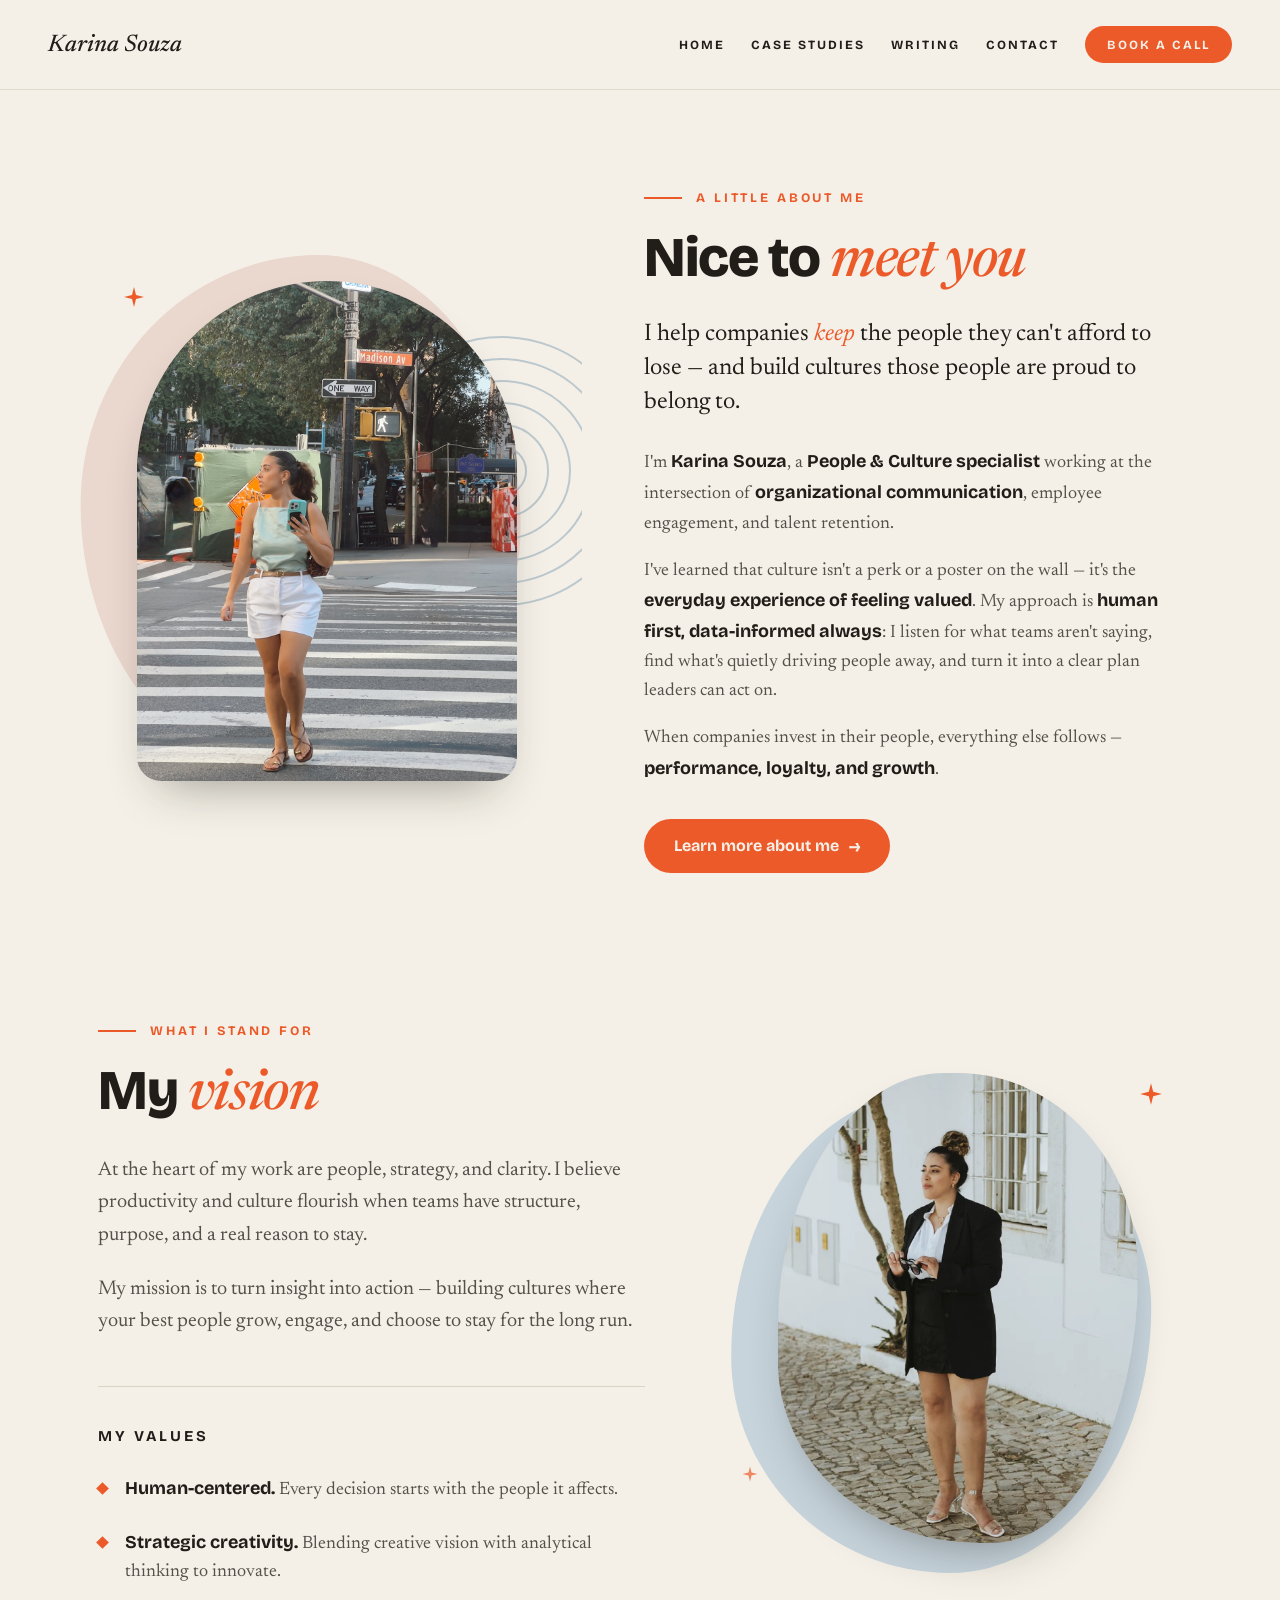
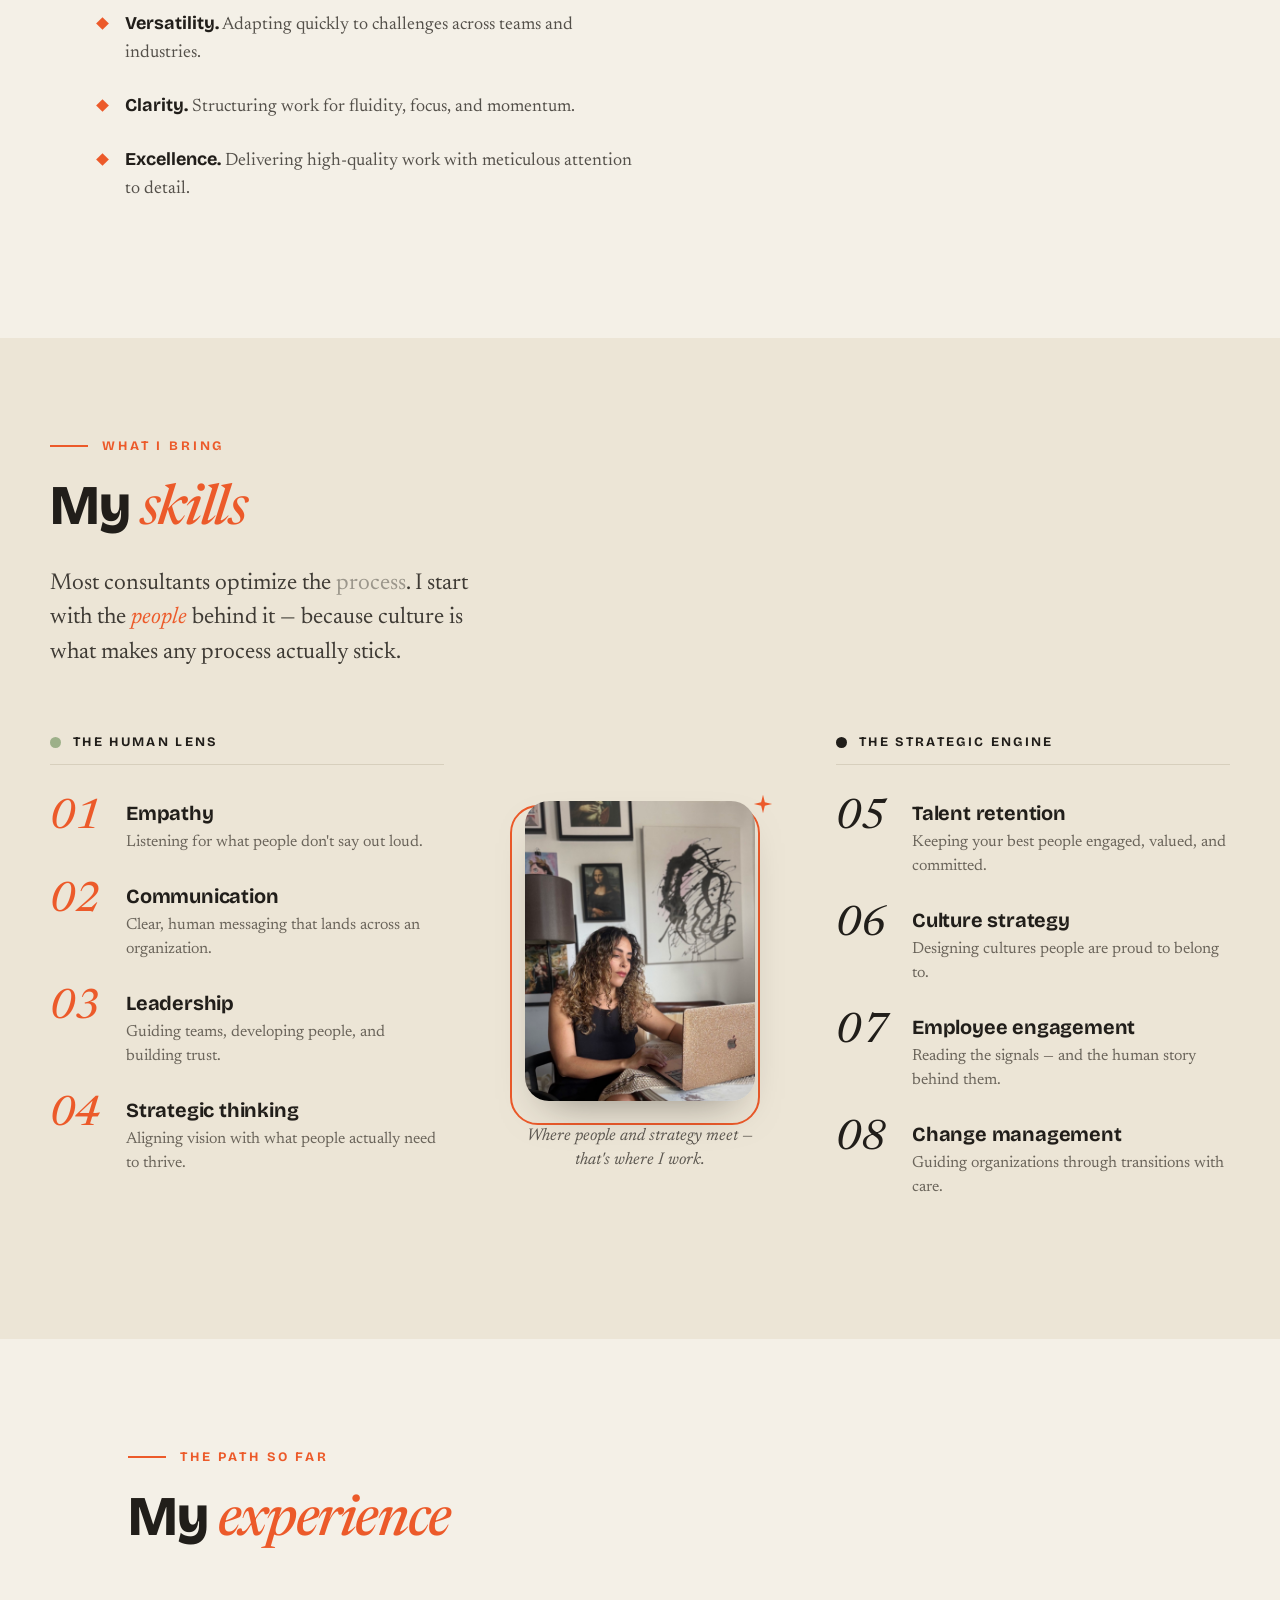
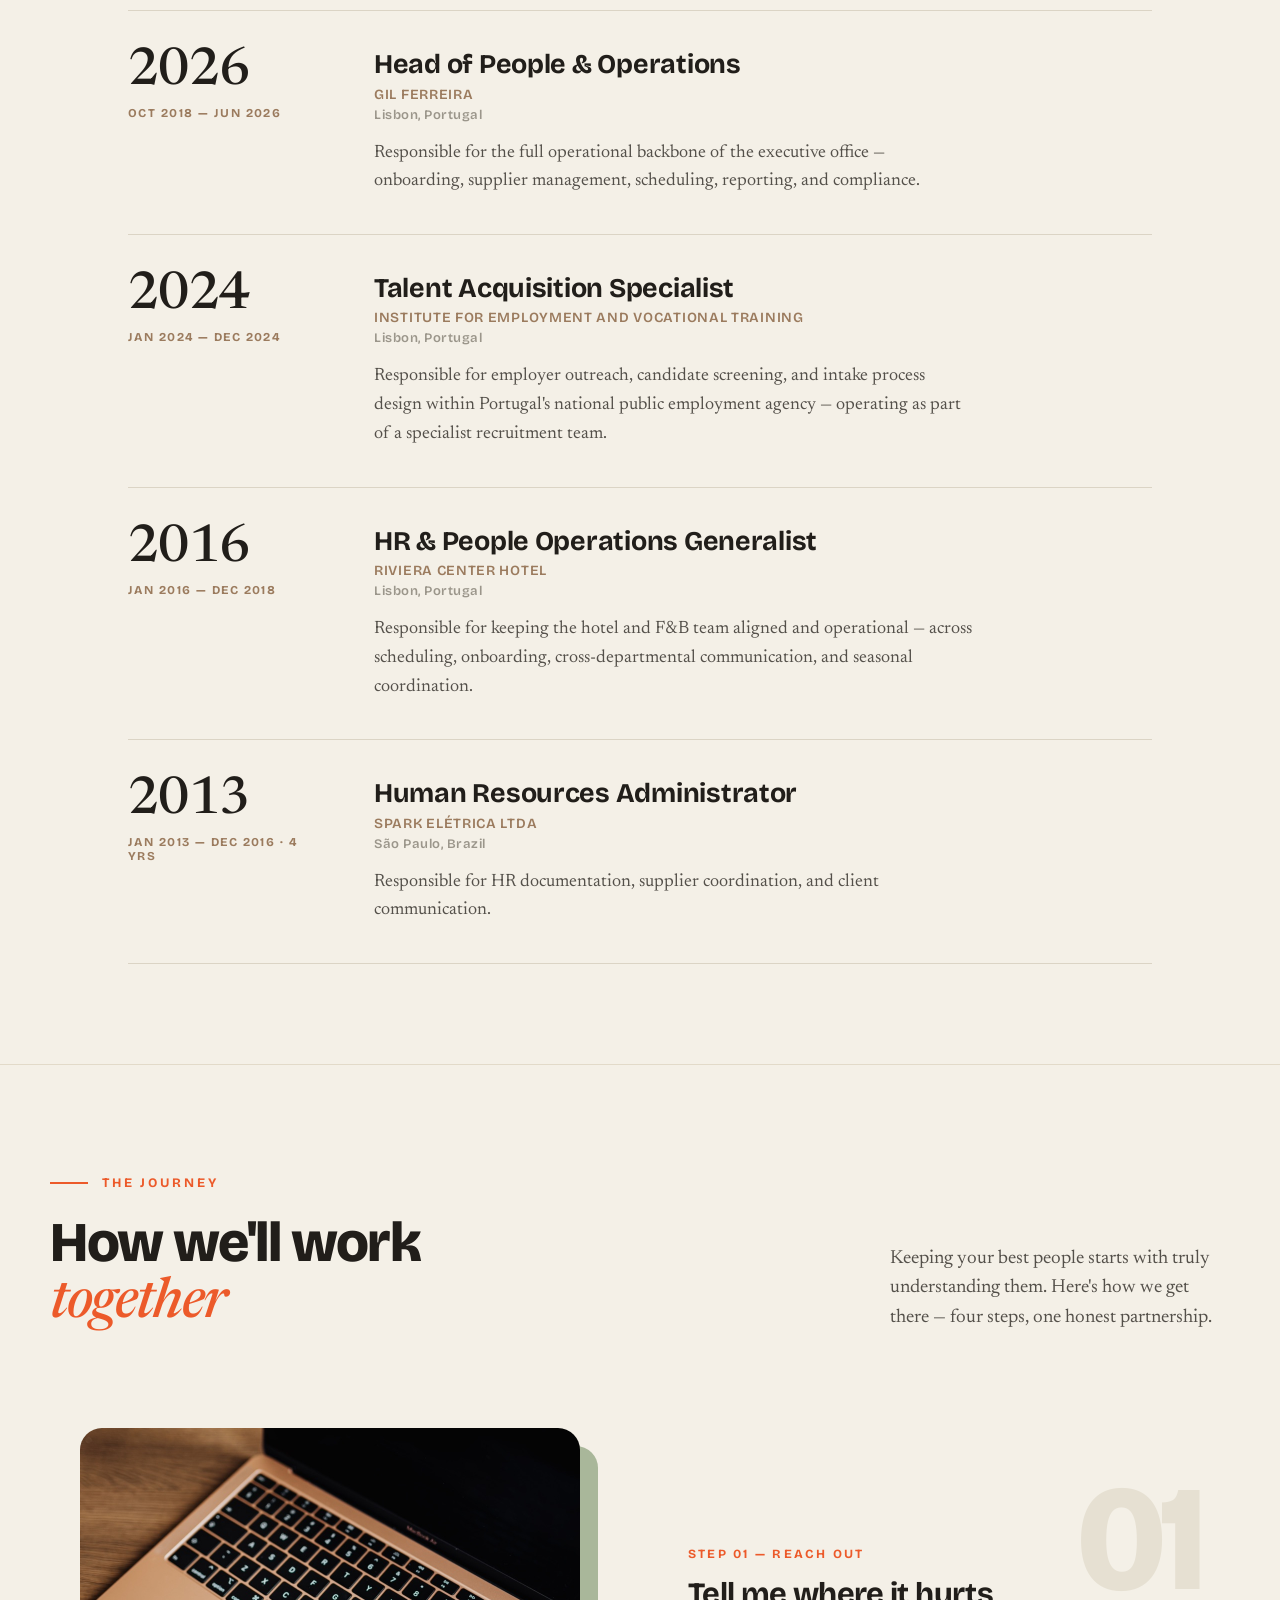
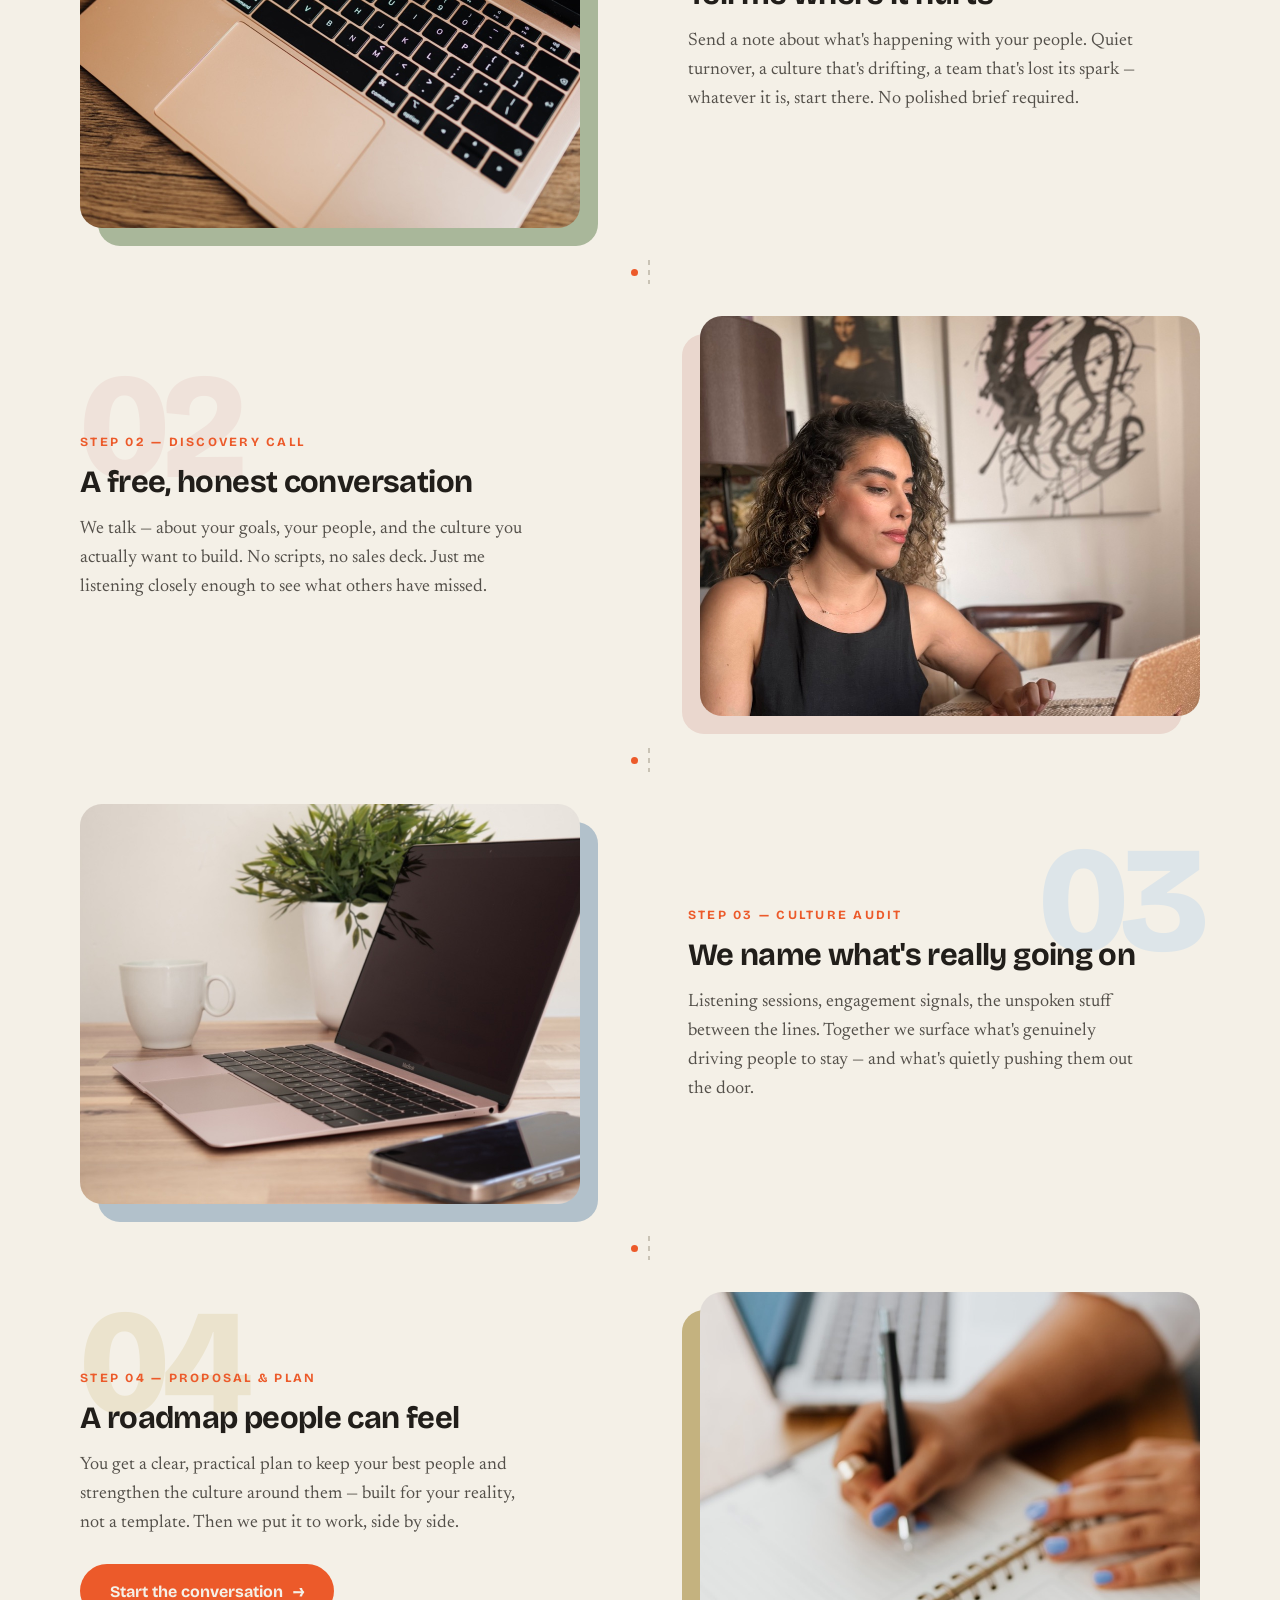
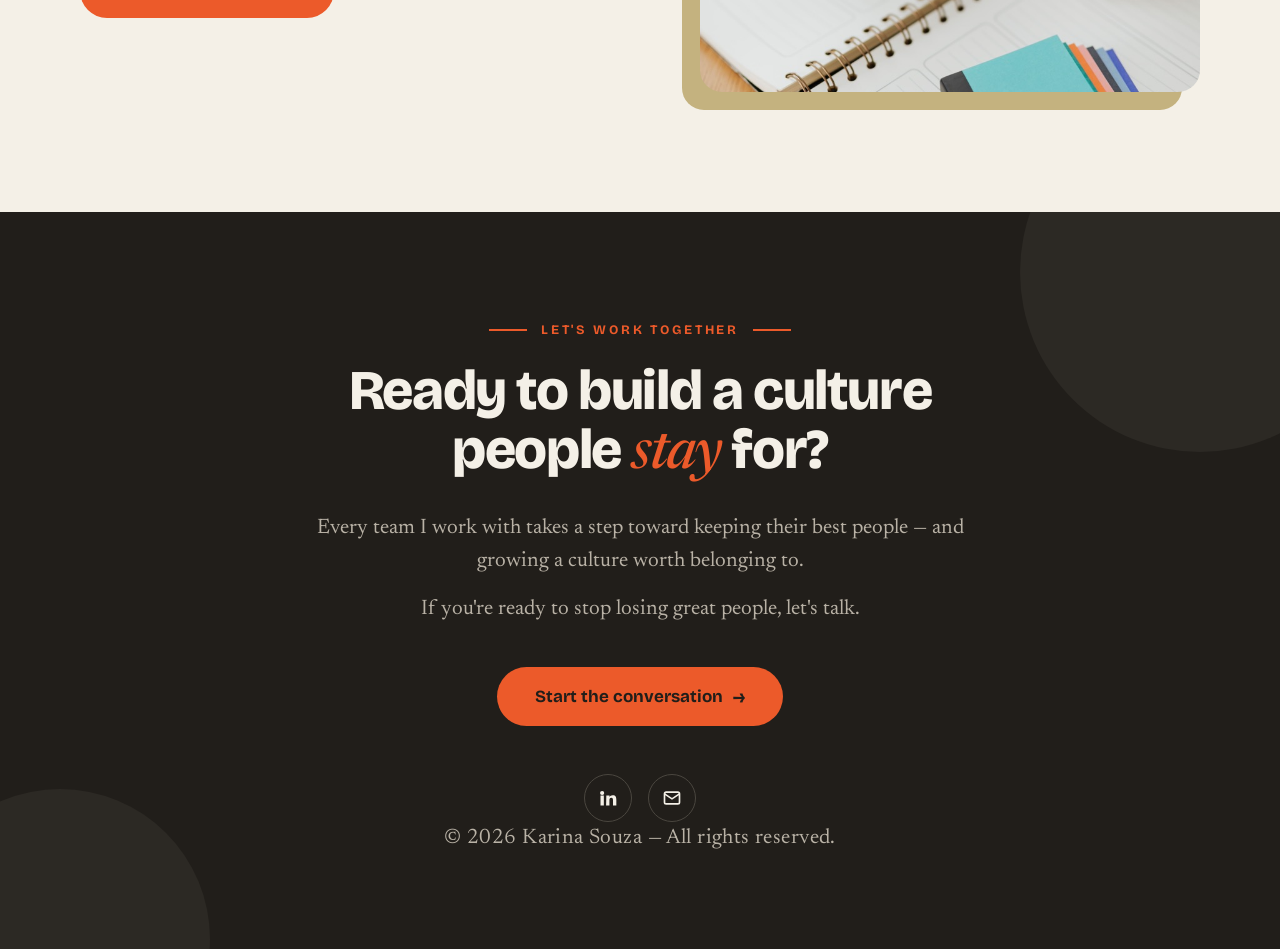
==== about.html @ 20be0607 "Journey step 02: standard rounded frame (no circle); hero: add Hey there greeting" ====
<!DOCTYPE html>
<html lang="en">
<head>
<meta charset="UTF-8">
<meta name="viewport" content="width=device-width, initial-scale=1.0">
<title>About Karina Souza · People &amp; Culture specialist</title>
<meta name="description" content="Meet Karina Souza, a People &amp; Culture specialist helping companies keep the people they can't afford to lose. Vision, skills, experience, and how we'll work together.">
<link rel="preconnect" href="https://fonts.googleapis.com">
<link rel="preconnect" href="https://fonts.gstatic.com" crossorigin>
<link href="https://fonts.googleapis.com/css2?family=Bricolage+Grotesque:opsz,wght@12..96,500;12..96,600;12..96,700;12..96,800&family=Newsreader:ital,opsz,wght@0,6..72,400;0,6..72,500;1,6..72,400;1,6..72,500&display=swap" rel="stylesheet">
<style>
  *,*::before,*::after{box-sizing:border-box;margin:0;padding:0}
  html{scroll-behavior:smooth}
  body{background:#F4F0E7;color:#211E1A;font-family:'Bricolage Grotesque',sans-serif;-webkit-font-smoothing:antialiased;overflow-x:hidden}
  ::selection{background:#EC5A2A;color:#F4F0E7}
  img{display:block}

  /* nav */
  .top{display:flex;justify-content:space-between;align-items:center;padding:26px 48px;border-bottom:1px solid #E2DAC9;position:sticky;top:0;background:rgba(244,240,231,0.9);backdrop-filter:blur(10px);z-index:10}
  .top-logo{font-family:'Newsreader',serif;font-style:italic;font-size:24px;font-weight:500;color:#211E1A;text-decoration:none}
  .top-links{display:flex;align-items:center;gap:26px}
  .top-links a{font-size:12.5px;font-weight:700;letter-spacing:0.16em;text-transform:uppercase;color:#211E1A;text-decoration:none;transition:color .15s}
  .top-links a:hover{color:#EC5A2A}
  .top-links a.cta{background:#EC5A2A;color:#F4F0E7;padding:11px 22px;border-radius:100px}
  .top-links a.cta:hover{background:#D44E22;color:#F4F0E7}

  /* shared */
  .eyebrow{display:flex;align-items:center;gap:14px;margin-bottom:24px}
  .eyebrow .ln{width:38px;height:2px;background:#EC5A2A;display:block}
  .eyebrow .tx{font-size:13px;font-weight:700;letter-spacing:0.22em;text-transform:uppercase;color:#EC5A2A}
  .h2{font-size:56px;line-height:1.0;font-weight:800;letter-spacing:-0.025em}
  .h2 em{color:#EC5A2A;font-style:italic;font-family:'Newsreader',serif;font-weight:500}
  .serif{font-family:'Newsreader',serif;color:#54504A;line-height:1.62}
  .serif strong{font-family:'Bricolage Grotesque',sans-serif;font-weight:700;color:#211E1A}
  .btn{display:inline-flex;align-items:center;gap:10px;background:#EC5A2A;color:#F4F0E7;font-weight:700;font-size:16px;padding:16px 30px;border-radius:100px;text-decoration:none;transition:background .2s}
  .btn:hover{background:#D44E22}

  /* intro */
  .intro{max-width:1180px;margin:0 auto;padding:100px 48px 30px}
  .intro-grid{display:grid;grid-template-columns:0.92fr 1.08fr;gap:88px;align-items:center}
  .intro-photo{position:relative;display:flex;justify-content:center;min-height:540px;align-items:center}
  .intro-blob{position:absolute;top:-6px;left:50%;transform:translateX(-56%);width:440px;height:520px;background:#EAD7CE;border-radius:54% 46% 52% 48% / 48% 52% 48% 52%}
  .intro-arch{position:relative;z-index:1;width:380px;height:500px;border-radius:190px 190px 24px 24px;overflow:hidden;box-shadow:0 24px 50px -24px rgba(33,30,26,0.45)}
  .intro-arch img{width:100%;height:100%;object-fit:cover;object-position:50% 28%}
  .intro-lede{font-family:'Newsreader',serif;font-size:24px;line-height:1.42;color:#211E1A;margin-bottom:28px;max-width:40ch}
  .intro-lede em{color:#EC5A2A;font-style:italic}
  .intro p.serif{font-size:18px;margin-bottom:18px;max-width:52ch}

  /* vision */
  .vision{max-width:1180px;margin:0 auto;padding:120px 48px 110px}
  .vision-grid{display:grid;grid-template-columns:1.1fr 0.9fr;gap:90px;align-items:start}
  .vision p.serif{font-size:20px;margin-bottom:22px;max-width:52ch}
  .divider{height:1px;background:#DBD4C5;margin:48px 0 40px}
  .values-title{font-size:15px;font-weight:700;letter-spacing:0.2em;text-transform:uppercase;color:#211E1A;margin-bottom:30px}
  .value{display:flex;gap:18px;align-items:flex-start;margin-bottom:24px}
  .value .dm{flex:none;width:9px;height:9px;background:#EC5A2A;transform:rotate(45deg);margin-top:9px}
  .value p{font-family:'Newsreader',serif;font-size:18px;line-height:1.55;color:#54504A}
  .value strong{font-family:'Bricolage Grotesque',sans-serif;font-weight:700;color:#211E1A}
  .vision-photo{position:relative;display:flex;justify-content:center;padding-top:10px}
  .vision-blob{position:absolute;top:30px;left:50%;transform:translateX(-54%);width:420px;height:480px;background:#C7D4DC;border-radius:46% 54% 48% 52% / 55% 45% 55% 45%}
  .vision-organic{position:relative;z-index:1;width:360px;height:470px;border-radius:48% 52% 42% 58% / 56% 44% 60% 40%;overflow:hidden;box-shadow:0 24px 50px -24px rgba(33,30,26,0.45)}
  .vision-organic img{width:100%;height:100%;object-fit:cover;object-position:50% 30%}

  /* skills */
  .skills{background:#ECE5D6;padding:100px 48px 110px}
  .skills-in{max-width:1180px;margin:0 auto}
  .skills-lede{font-family:'Newsreader',serif;font-size:23px;line-height:1.5;color:#3F3B35;max-width:34ch;margin:28px 0 64px}
  .skills-lede .mut{color:#9B968B}
  .skills-lede em{font-style:italic;color:#EC5A2A}
  .skills-grid{display:grid;grid-template-columns:1fr auto 1fr;gap:56px;align-items:start}
  .axis-head{display:flex;align-items:center;gap:12px;margin-bottom:14px}
  .axis-dot{width:11px;height:11px;border-radius:50%}
  .axis-name{font-size:13px;font-weight:700;letter-spacing:0.18em;text-transform:uppercase;color:#211E1A}
  .axis-line{height:1px;background:#D7CFBD;margin-bottom:36px}
  .skill{display:grid;grid-template-columns:56px 1fr;gap:20px;align-items:start;margin-bottom:30px}
  .skill-num{font-family:'Newsreader',serif;font-style:italic;font-size:42px;font-weight:500;line-height:0.85}
  .skill h4{font-size:20px;font-weight:700;letter-spacing:-0.01em;margin-bottom:5px}
  .skill p{font-family:'Newsreader',serif;font-size:16px;line-height:1.5;color:#6B655B}
  .skills-center{position:relative;display:flex;flex-direction:column;align-items:center;width:280px;align-self:center}
  .skills-frame{position:absolute;top:14px;left:50%;transform:translateX(-52%);width:250px;height:320px;border-radius:28px;border:2px solid #EC5A2A}
  .skills-photo{position:relative;z-index:1;width:230px;height:300px;margin-top:10px;border-radius:24px;overflow:hidden;box-shadow:0 20px 44px -22px rgba(33,30,26,0.5)}
  .skills-photo img{width:100%;height:100%;object-fit:cover;object-position:50% 28%}
  .skills-caption{position:relative;z-index:1;font-family:'Newsreader',serif;font-style:italic;font-size:17px;line-height:1.4;color:#5C5750;text-align:center;margin-top:24px;max-width:24ch}

  /* experience */
  .exp{max-width:1120px;margin:0 auto;padding:110px 48px 100px}
  .exp-row{display:grid;grid-template-columns:190px 1fr;gap:56px;padding:38px 0;border-top:1px solid #DBD4C5}
  .exp-row:last-child{border-bottom:1px solid #DBD4C5}
  .exp-year{font-family:'Newsreader',serif;font-size:52px;font-weight:500;line-height:0.9;letter-spacing:-0.01em}
  .exp-dates{font-size:12px;font-weight:700;letter-spacing:0.12em;text-transform:uppercase;color:#9B7B5E;margin-top:10px}
  .exp-role{font-size:27px;font-weight:700;letter-spacing:-0.01em;margin-bottom:6px;line-height:1.12}
  .exp-org{font-size:14px;font-weight:600;letter-spacing:0.05em;text-transform:uppercase;color:#9B7B5E;margin-bottom:4px}
  .exp-loc{font-size:13px;font-weight:600;letter-spacing:0.04em;color:#9B968B;margin-bottom:16px}
  .exp-desc{font-family:'Newsreader',serif;font-size:18px;line-height:1.6;color:#54504A;max-width:60ch}

  /* journey */
  .journey{background:#F4F0E7;padding:110px 48px 120px;overflow:hidden;border-top:1px solid #E2DAC9}
  .jr-head{max-width:1180px;margin:0 auto 96px;display:grid;grid-template-columns:1fr auto;gap:44px;align-items:end}
  .jr-lede{font-family:'Newsreader',serif;font-size:19px;line-height:1.55;color:#54504A;max-width:34ch}
  .jr-wrap{max-width:1120px;margin:0 auto;display:flex;flex-direction:column}
  .jr-step{display:grid;grid-template-columns:1.05fr 1fr;gap:70px;align-items:center}
  .jr-visual{position:relative;width:100%;max-width:500px;justify-self:start}
  .jr-visual--right{justify-self:end}
  .jr-visual--circle{max-width:420px}
  .jr-shadow{position:absolute;inset:18px -18px -18px 18px;border-radius:22px}
  .jr-shadow--r{inset:18px 18px -18px -18px}
  .jr-shadow--circle{border-radius:50%}
  .jr-img{position:relative;display:block;width:100%;height:400px;object-fit:cover;border-radius:22px}
  .jr-img--circle{height:auto;aspect-ratio:1/1;border-radius:50%}
  .jr-copy{position:relative;padding:6px 0}
  .jr-num{position:absolute;top:-72px;font-size:150px;font-weight:800;line-height:1;letter-spacing:-0.04em;user-select:none;z-index:0}
  .jr-num--r{right:0}
  .jr-num--l{left:0}
  .jr-kicker{display:inline-block;font-size:12.5px;font-weight:700;letter-spacing:0.18em;text-transform:uppercase;color:#EC5A2A;margin-bottom:16px;position:relative;z-index:1}
  .jr-h3{font-size:31px;font-weight:700;letter-spacing:-0.02em;margin-bottom:16px;line-height:1.1;position:relative;z-index:1}
  .jr-p{font-family:'Newsreader',serif;font-size:18px;line-height:1.62;color:#54504A;max-width:46ch;position:relative;z-index:1}
  .jr-cta{margin-top:26px;position:relative;z-index:1}
  .jr-connector{display:flex;justify-content:center;align-items:center;gap:10px;height:36px;margin:26px 0}
  .jr-dot{width:7px;height:7px;border-radius:50%;background:#EC5A2A}
  .jr-dash{width:2px;height:24px;background:repeating-linear-gradient(#C9C3B5 0 5px,transparent 5px 10px)}

  /* final cta */
  .final{background:#211E1A;color:#F4F0E7;padding:110px 48px 80px;position:relative;overflow:hidden}
  .final-circle{position:absolute;border-radius:50%;background:#2C2924}
  .final-in{max-width:840px;margin:0 auto;text-align:center;position:relative;z-index:1}
  .final .eyebrow{justify-content:center}
  .final-h2{font-size:56px;line-height:1.04;font-weight:800;letter-spacing:-0.025em;margin-bottom:28px}
  .final-h2 em{color:#EC5A2A;font-style:italic;font-family:'Newsreader',serif;font-weight:500}
  .final p{font-family:'Newsreader',serif;font-size:21px;line-height:1.6;color:#B9B2A6;max-width:60ch;margin:0 auto 14px}
  .final .btn{color:#211E1A;font-size:17px;padding:18px 38px;margin-top:26px}
  .final .btn:hover{background:#F4F0E7}
  .social{display:flex;justify-content:center;gap:16px;margin-top:48px}
  .social a{width:48px;height:48px;border-radius:50%;border:1.5px solid #4A463F;display:flex;align-items:center;justify-content:center;text-decoration:none;transition:border-color .2s,background .2s}
  .social a:hover{border-color:#EC5A2A;background:#EC5A2A}
  .final-note{font-size:13px;color:#6E6A61;margin-top:46px;letter-spacing:0.02em}

  @media(max-width:900px){
    .top{padding:20px 24px}
    .top-links{gap:16px}
    .top-links a:not(.cta){display:none}
    .intro{padding:56px 24px 20px}
    .intro-grid{grid-template-columns:1fr;gap:48px}
    .intro-photo{min-height:0}
    .intro-blob{width:320px;height:400px}
    .intro-arch{width:290px;height:390px}
    .h2{font-size:38px}
    .vision{padding:70px 24px 60px}
    .vision-grid{grid-template-columns:1fr;gap:56px}
    .vision-blob{width:320px;height:380px}
    .vision-organic{width:290px;height:380px}
    .skills{padding:64px 24px 70px}
    .skills-grid{grid-template-columns:1fr;gap:48px}
    .skills-center{width:100%;order:-1}
    .exp{padding:64px 24px 60px}
    .exp-row{grid-template-columns:1fr;gap:10px;padding:28px 0}
    .journey{padding:64px 24px 72px}
    .jr-head{grid-template-columns:1fr;gap:20px;margin-bottom:60px}
    .jr-step{grid-template-columns:1fr;gap:36px}
    .jr-visual,.jr-visual--right{justify-self:center}
    .jr-num{font-size:92px;top:-42px}
    .jr-img{height:320px}
    .final{padding:70px 24px 60px}
    .final-h2{font-size:36px}
  }
</style>
</head>
<body>

<nav class="top">
  <a class="top-logo" href="index.html">Karina Souza</a>
  <div class="top-links">
    <a href="index.html">Home</a>
    <a href="index.html#cases">Case studies</a>
    <a href="index.html#insights">Writing</a>
    <a href="index.html#contact">Contact</a>
    <a class="cta" href="https://calendly.com/karinajsou810/new-meeting" target="_blank" rel="noopener">Book a call</a>
  </div>
</nav>

<!-- ============ INTRO ============ -->
<section class="intro">
  <div class="intro-grid">
    <div class="intro-photo">
      <div class="intro-blob"></div>
      <svg width="230" height="300" viewBox="0 0 230 300" fill="none" style="position:absolute;right:-26px;top:60px;z-index:0">
        <g stroke="#9FB4C0" stroke-width="2" fill="none" opacity="0.65">
          <circle cx="150" cy="150" r="24"></circle><circle cx="150" cy="150" r="46"></circle><circle cx="150" cy="150" r="68"></circle><circle cx="150" cy="150" r="90"></circle><circle cx="150" cy="150" r="112"></circle><circle cx="150" cy="150" r="134"></circle>
        </g>
      </svg>
      <svg width="24" height="24" viewBox="0 0 24 24" fill="#EC5A2A" style="position:absolute;top:24px;left:24px;z-index:2"><path d="M12 2 L14 10 L22 12 L14 14 L12 22 L10 14 L2 12 L10 10 Z"></path></svg>
      <div class="intro-arch"><img src="assets/karina-street.jpg" alt="Karina Souza"></div>
    </div>
    <div>
      <div class="eyebrow"><span class="ln"></span><span class="tx">A little about me</span></div>
      <h2 class="h2" style="margin-bottom:26px">Nice to <em>meet you</em></h2>
      <p class="intro-lede">I help companies <em>keep</em> the people they can't afford to lose — and build cultures those people are proud to belong to.</p>
      <p class="serif">I'm <strong>Karina Souza</strong>, a <strong>People &amp; Culture specialist</strong> working at the intersection of <strong>organizational communication</strong>, employee engagement, and talent retention.</p>
      <p class="serif">I've learned that culture isn't a perk or a poster on the wall — it's the <strong>everyday experience of feeling valued</strong>. My approach is <strong>human first, data-informed always</strong>: I listen for what teams aren't saying, find what's quietly driving people away, and turn it into a clear plan leaders can act on.</p>
      <p class="serif" style="margin-bottom:34px">When companies invest in their people, everything else follows — <strong>performance, loyalty, and growth</strong>.</p>
      <a class="btn" href="#vision">Learn more about me <span style="font-size:18px">→</span></a>
    </div>
  </div>
</section>

<!-- ============ VISION & VALUES ============ -->
<section class="vision" id="vision">
  <div class="eyebrow"><span class="ln"></span><span class="tx">What I stand for</span></div>
  <div class="vision-grid">
    <div>
      <h2 class="h2" style="margin-bottom:30px">My <em>vision</em></h2>
      <p class="serif">At the heart of my work are people, strategy, and clarity. I believe productivity and culture flourish when teams have structure, purpose, and a real reason to stay.</p>
      <p class="serif">My mission is to turn insight into action — building cultures where your best people grow, engage, and choose to stay for the long run.</p>
      <div class="divider"></div>
      <h3 class="values-title">My values</h3>
      <div>
        <div class="value"><span class="dm"></span><p><strong>Human-centered.</strong> Every decision starts with the people it affects.</p></div>
        <div class="value"><span class="dm"></span><p><strong>Strategic creativity.</strong> Blending creative vision with analytical thinking to innovate.</p></div>
        <div class="value"><span class="dm"></span><p><strong>Versatility.</strong> Adapting quickly to challenges across teams and industries.</p></div>
        <div class="value"><span class="dm"></span><p><strong>Clarity.</strong> Structuring work for fluidity, focus, and momentum.</p></div>
        <div class="value"><span class="dm"></span><p><strong>Excellence.</strong> Delivering high-quality work with meticulous attention to detail.</p></div>
      </div>
    </div>
    <div class="vision-photo">
      <div class="vision-blob"></div>
      <svg width="26" height="26" viewBox="0 0 24 24" fill="#EC5A2A" style="position:absolute;top:18px;right:18px;z-index:2"><path d="M12 2 L14 10 L22 12 L14 14 L12 22 L10 14 L2 12 L10 10 Z"></path></svg>
      <svg width="18" height="18" viewBox="0 0 24 24" fill="#EC5A2A" style="position:absolute;bottom:60px;left:6px;z-index:2;opacity:.7"><path d="M12 2 L14 10 L22 12 L14 14 L12 22 L10 14 L2 12 L10 10 Z"></path></svg>
      <div class="vision-organic"><img src="assets/karina-contact-v2.jpg" alt="Karina Souza"></div>
    </div>
  </div>
</section>

<!-- ============ SKILLS ============ -->
<section class="skills">
  <div class="skills-in">
    <div class="eyebrow"><span class="ln"></span><span class="tx">What I bring</span></div>
    <h2 class="h2">My <em>skills</em></h2>
    <p class="skills-lede">Most consultants optimize the <span class="mut">process</span>. I start with the <em>people</em> behind it — because culture is what makes any process actually stick.</p>
    <div class="skills-grid">
      <div>
        <div class="axis-head"><span class="axis-dot" style="background:#9DB089"></span><span class="axis-name">The human lens</span></div>
        <div class="axis-line"></div>
        <div class="skill"><span class="skill-num" style="color:#EC5A2A">01</span><div><h4>Empathy</h4><p>Listening for what people don't say out loud.</p></div></div>
        <div class="skill"><span class="skill-num" style="color:#EC5A2A">02</span><div><h4>Communication</h4><p>Clear, human messaging that lands across an organization.</p></div></div>
        <div class="skill"><span class="skill-num" style="color:#EC5A2A">03</span><div><h4>Leadership</h4><p>Guiding teams, developing people, and building trust.</p></div></div>
        <div class="skill"><span class="skill-num" style="color:#EC5A2A">04</span><div><h4>Strategic thinking</h4><p>Aligning vision with what people actually need to thrive.</p></div></div>
      </div>
      <div class="skills-center">
        <div class="skills-frame"></div>
        <svg width="22" height="22" viewBox="0 0 24 24" fill="#EC5A2A" style="position:absolute;top:2px;right:6px;z-index:2"><path d="M12 2 L14 10 L22 12 L14 14 L12 22 L10 14 L2 12 L10 10 Z"></path></svg>
        <div class="skills-photo"><img src="assets/karina-insight.jpg" alt="Karina Souza"></div>
        <p class="skills-caption">Where people and strategy meet — that's where I work.</p>
      </div>
      <div>
        <div class="axis-head"><span class="axis-dot" style="background:#211E1A"></span><span class="axis-name">The strategic engine</span></div>
        <div class="axis-line"></div>
        <div class="skill"><span class="skill-num" style="color:#211E1A">05</span><div><h4>Talent retention</h4><p>Keeping your best people engaged, valued, and committed.</p></div></div>
        <div class="skill"><span class="skill-num" style="color:#211E1A">06</span><div><h4>Culture strategy</h4><p>Designing cultures people are proud to belong to.</p></div></div>
        <div class="skill"><span class="skill-num" style="color:#211E1A">07</span><div><h4>Employee engagement</h4><p>Reading the signals — and the human story behind them.</p></div></div>
        <div class="skill"><span class="skill-num" style="color:#211E1A">08</span><div><h4>Change management</h4><p>Guiding organizations through transitions with care.</p></div></div>
      </div>
    </div>
  </div>
</section>

<!-- ============ EXPERIENCE ============ -->
<section class="exp">
  <div class="eyebrow"><span class="ln"></span><span class="tx">The path so far</span></div>
  <h2 class="h2" style="margin-bottom:60px">My <em>experience</em></h2>
  <div>
    <div class="exp-row">
      <div><div class="exp-year">2026</div><div class="exp-dates">Oct 2018 — Jun 2026</div></div>
      <div>
        <h3 class="exp-role">Head of People &amp; Operations</h3>
        <p class="exp-org">Gil Ferreira</p>
        <p class="exp-loc">Lisbon, Portugal</p>
        <p class="exp-desc">Responsible for the full operational backbone of the executive office — onboarding, supplier management, scheduling, reporting, and compliance.</p>
      </div>
    </div>
    <div class="exp-row">
      <div><div class="exp-year">2024</div><div class="exp-dates">Jan 2024 — Dec 2024</div></div>
      <div>
        <h3 class="exp-role">Talent Acquisition Specialist</h3>
        <p class="exp-org">Institute for Employment and Vocational Training</p>
        <p class="exp-loc">Lisbon, Portugal</p>
        <p class="exp-desc">Responsible for employer outreach, candidate screening, and intake process design within Portugal's national public employment agency — operating as part of a specialist recruitment team.</p>
      </div>
    </div>
    <div class="exp-row">
      <div><div class="exp-year">2016</div><div class="exp-dates">Jan 2016 — Dec 2018</div></div>
      <div>
        <h3 class="exp-role">HR &amp; People Operations Generalist</h3>
        <p class="exp-org">Riviera Center Hotel</p>
        <p class="exp-loc">Lisbon, Portugal</p>
        <p class="exp-desc">Responsible for keeping the hotel and F&amp;B team aligned and operational — across scheduling, onboarding, cross-departmental communication, and seasonal coordination.</p>
      </div>
    </div>
    <div class="exp-row">
      <div><div class="exp-year">2013</div><div class="exp-dates">Jan 2013 — Dec 2016 · 4 yrs</div></div>
      <div>
        <h3 class="exp-role">Human Resources Administrator</h3>
        <p class="exp-org">Spark Elétrica Ltda</p>
        <p class="exp-loc">São Paulo, Brazil</p>
        <p class="exp-desc">Responsible for HR documentation, supplier coordination, and client communication.</p>
      </div>
    </div>
  </div>
</section>

<!-- ============ THE JOURNEY ============ -->
<section class="journey" id="journey">
  <div class="jr-head">
    <div>
      <div class="eyebrow"><span class="ln"></span><span class="tx">The Journey</span></div>
      <h2 class="h2" style="max-width:14ch">How we'll work <em>together</em></h2>
    </div>
    <p class="jr-lede">Keeping your best people starts with truly understanding them. Here's how we get there — four steps, one honest partnership.</p>
  </div>

  <div class="jr-wrap">

    <!-- STEP 01 -->
    <div class="jr-step">
      <div class="jr-visual">
        <div class="jr-shadow" style="background:#A9B79A;"></div>
        <img class="jr-img" src="assets/journey-01.jpg" alt="Writing a first note">
      </div>
      <div class="jr-copy">
        <span class="jr-num jr-num--r" style="color:#E6E0D2;">01</span>
        <span class="jr-kicker">Step 01 — Reach out</span>
        <h3 class="jr-h3">Tell me where it hurts</h3>
        <p class="jr-p">Send a note about what's happening with your people. Quiet turnover, a culture that's drifting, a team that's lost its spark — whatever it is, start there. No polished brief required.</p>
      </div>
    </div>

    <div class="jr-connector"><span class="jr-dot"></span><span class="jr-dash"></span></div>

    <!-- STEP 02 -->
    <div class="jr-step">
      <div class="jr-copy">
        <span class="jr-num jr-num--l" style="color:#EFE2DA;">02</span>
        <span class="jr-kicker">Step 02 — Discovery call</span>
        <h3 class="jr-h3">A free, honest conversation</h3>
        <p class="jr-p">We talk — about your goals, your people, and the culture you actually want to build. No scripts, no sales deck. Just me listening closely enough to see what others have missed.</p>
      </div>
      <div class="jr-visual jr-visual--right">
        <div class="jr-shadow jr-shadow--r" style="background:#EAD7CE;"></div>
        <img class="jr-img" src="assets/journey-02.jpg" alt="Karina Souza on a discovery call" style="object-position:50% 22%;">
      </div>
    </div>

    <div class="jr-connector"><span class="jr-dot"></span><span class="jr-dash"></span></div>

    <!-- STEP 03 -->
    <div class="jr-step">
      <div class="jr-visual">
        <div class="jr-shadow" style="background:#B2C1CB;"></div>
        <img class="jr-img" src="assets/journey-03.jpg" alt="Culture audit sessions">
      </div>
      <div class="jr-copy">
        <span class="jr-num jr-num--r" style="color:#DDE5E9;">03</span>
        <span class="jr-kicker">Step 03 — Culture audit</span>
        <h3 class="jr-h3">We name what's really going on</h3>
        <p class="jr-p">Listening sessions, engagement signals, the unspoken stuff between the lines. Together we surface what's genuinely driving people to stay — and what's quietly pushing them out the door.</p>
      </div>
    </div>

    <div class="jr-connector"><span class="jr-dot"></span><span class="jr-dash"></span></div>

    <!-- STEP 04 -->
    <div class="jr-step">
      <div class="jr-copy">
        <span class="jr-num jr-num--l" style="color:#EBE3CD;">04</span>
        <span class="jr-kicker">Step 04 — Proposal &amp; plan</span>
        <h3 class="jr-h3">A roadmap people can feel</h3>
        <p class="jr-p">You get a clear, practical plan to keep your best people and strengthen the culture around them — built for your reality, not a template. Then we put it to work, side by side.</p>
        <div class="jr-cta"><a class="btn" href="https://calendly.com/karinajsou810/new-meeting" target="_blank" rel="noopener">Start the conversation <span style="font-size:18px">→</span></a></div>
      </div>
      <div class="jr-visual jr-visual--right">
        <div class="jr-shadow jr-shadow--r" style="background:#C4B27F;"></div>
        <img class="jr-img" src="assets/journey-04.jpg" alt="A tailored plan taking shape" style="object-position:50% 45%;">
      </div>
    </div>

  </div>
</section>

<!-- ============ FINAL CTA ============ -->
<section class="final">
  <div class="final-circle" style="top:-120px;right:-100px;width:360px;height:360px;"></div>
  <div class="final-circle" style="bottom:-140px;left:-90px;width:300px;height:300px;"></div>
  <div class="final-in">
    <div class="eyebrow"><span class="ln"></span><span class="tx">Let's work together</span><span class="ln"></span></div>
    <h2 class="final-h2">Ready to build a culture<br>people <em>stay</em> for?</h2>
    <p>Every team I work with takes a step toward keeping their best people — and growing a culture worth belonging to.</p>
    <p>If you're ready to stop losing great people, let's talk.</p>
    <a class="btn" href="https://calendly.com/karinajsou810/new-meeting" target="_blank" rel="noopener">Start the conversation <span style="font-size:19px">→</span></a>
    <div class="social">
      <a href="https://www.linkedin.com/in/karina-souza-7b5667247/" target="_blank" rel="noopener" aria-label="LinkedIn">
        <svg width="20" height="20" viewBox="0 0 24 24" fill="#F4F0E7"><path d="M4.98 3.5a2.5 2.5 0 11-.02 5 2.5 2.5 0 01.02-5zM3 9h4v12H3zM10 9h3.8v1.7h.05c.53-1 1.83-2.05 3.77-2.05C21.4 8.65 22 11 22 14.1V21h-4v-6.1c0-1.45-.03-3.3-2-3.3-2 0-2.3 1.57-2.3 3.2V21h-4z"></path></svg>
      </a>
      <a href="mailto:karina.jeronimo@hotmail.com" aria-label="Email">
        <svg width="20" height="20" viewBox="0 0 24 24" fill="none" stroke="#F4F0E7" stroke-width="2"><rect x="3" y="5" width="18" height="14" rx="2"></rect><path d="M3 7l9 6 9-6"></path></svg>
      </a>
    </div>
    <p class="final-note">© 2026 Karina Souza — All rights reserved.</p>
  </div>
</section>

</body>
</html>
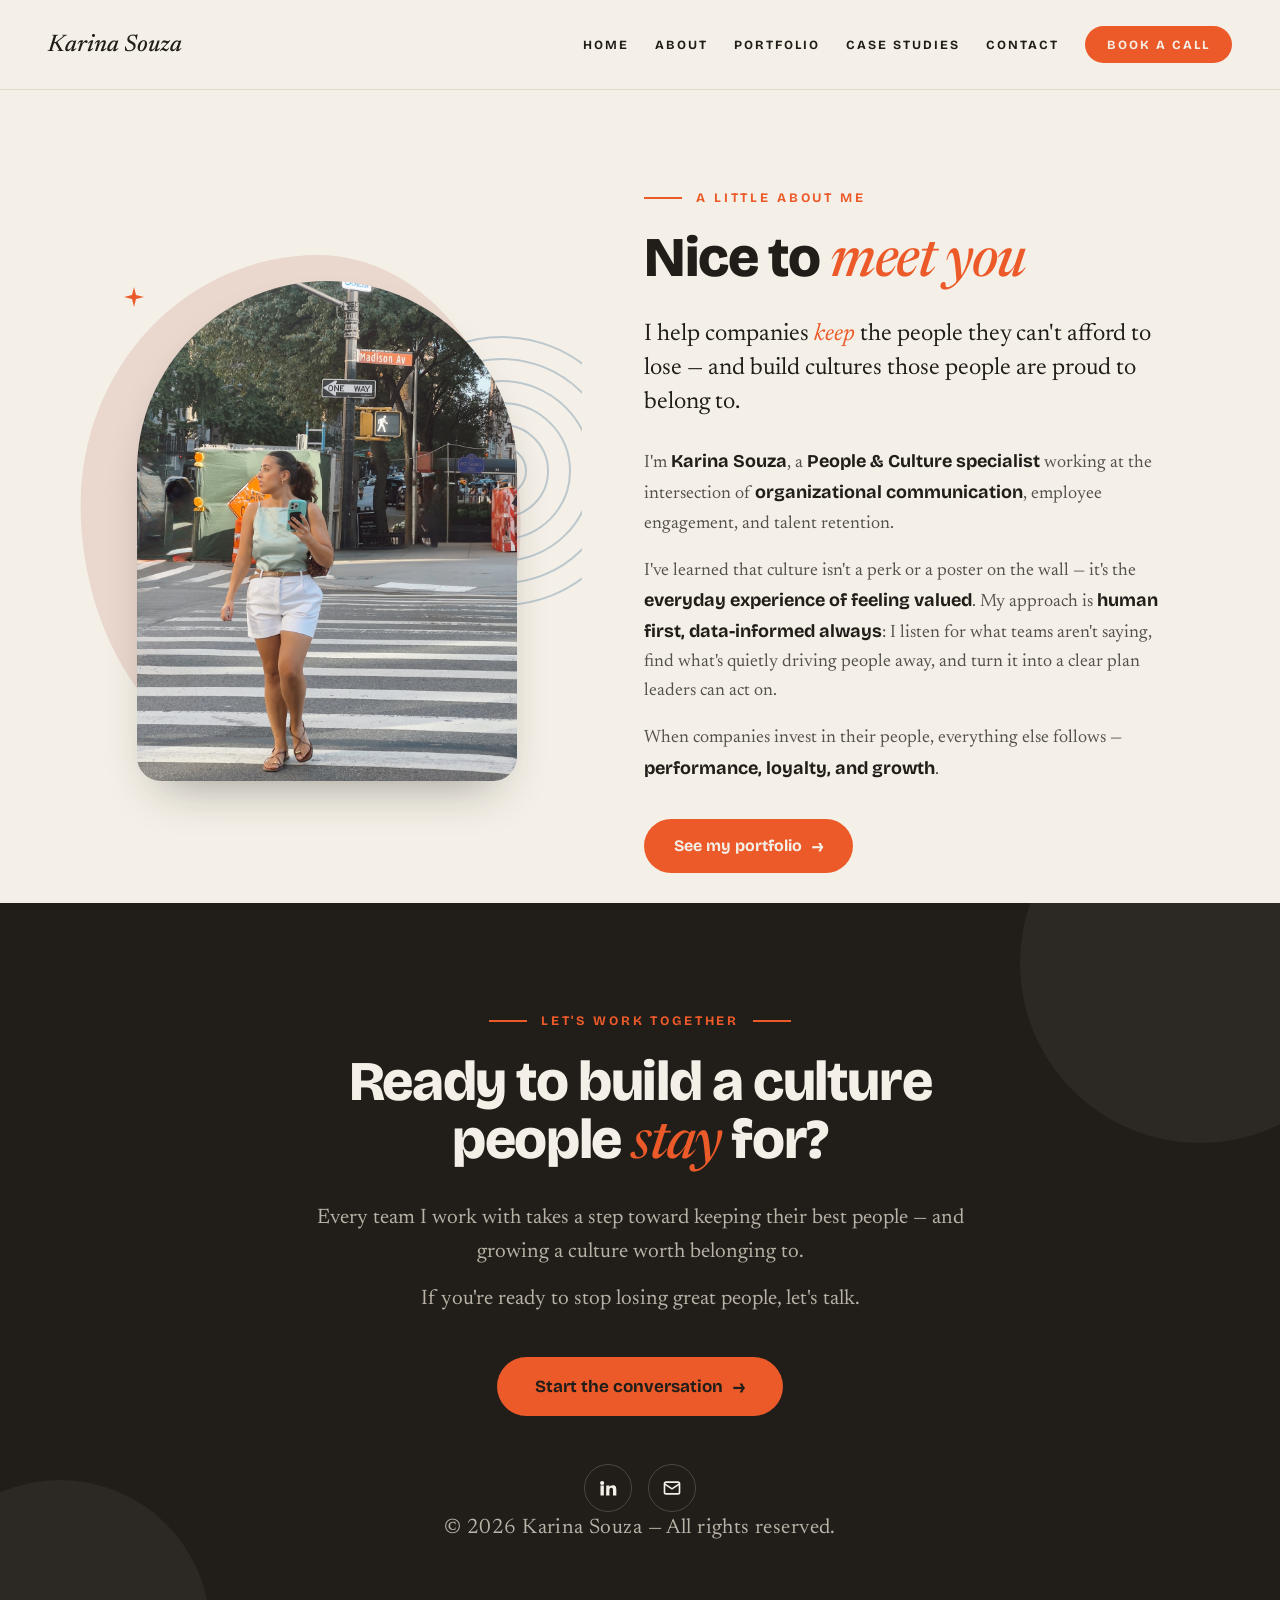
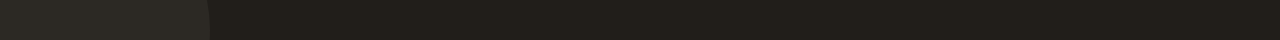
==== commit 0bf8219f: "Vision section: new hand-at-chin photo; move Writing block inside Case studies; drop Writing nav ite" ====
--- a/about.html
+++ b/about.html
@@ -170,9 +170,10 @@
   <a class="top-logo" href="index.html">Karina Souza</a>
   <div class="top-links">
     <a href="index.html">Home</a>
+    <a href="about.html">About</a>
+    <a href="portfolio.html">Portfolio</a>
     <a href="index.html#cases">Case studies</a>
-    <a href="index.html#insights">Writing</a>
-    <a href="index.html#contact">Contact</a>
+    <a href="contact.html">Contact</a>
     <a class="cta" href="https://calendly.com/karinajsou810/new-meeting" target="_blank" rel="noopener">Book a call</a>
   </div>
 </nav>
@@ -197,190 +198,8 @@
       <p class="serif">I'm <strong>Karina Souza</strong>, a <strong>People &amp; Culture specialist</strong> working at the intersection of <strong>organizational communication</strong>, employee engagement, and talent retention.</p>
       <p class="serif">I've learned that culture isn't a perk or a poster on the wall — it's the <strong>everyday experience of feeling valued</strong>. My approach is <strong>human first, data-informed always</strong>: I listen for what teams aren't saying, find what's quietly driving people away, and turn it into a clear plan leaders can act on.</p>
       <p class="serif" style="margin-bottom:34px">When companies invest in their people, everything else follows — <strong>performance, loyalty, and growth</strong>.</p>
-      <a class="btn" href="#vision">Learn more about me <span style="font-size:18px">→</span></a>
+      <a class="btn" href="portfolio.html">See my portfolio <span style="font-size:18px">→</span></a>
     </div>
-  </div>
-</section>
-
-<!-- ============ VISION & VALUES ============ -->
-<section class="vision" id="vision">
-  <div class="eyebrow"><span class="ln"></span><span class="tx">What I stand for</span></div>
-  <div class="vision-grid">
-    <div>
-      <h2 class="h2" style="margin-bottom:30px">My <em>vision</em></h2>
-      <p class="serif">At the heart of my work are people, strategy, and clarity. I believe productivity and culture flourish when teams have structure, purpose, and a real reason to stay.</p>
-      <p class="serif">My mission is to turn insight into action — building cultures where your best people grow, engage, and choose to stay for the long run.</p>
-      <div class="divider"></div>
-      <h3 class="values-title">My values</h3>
-      <div>
-        <div class="value"><span class="dm"></span><p><strong>Human-centered.</strong> Every decision starts with the people it affects.</p></div>
-        <div class="value"><span class="dm"></span><p><strong>Strategic creativity.</strong> Blending creative vision with analytical thinking to innovate.</p></div>
-        <div class="value"><span class="dm"></span><p><strong>Versatility.</strong> Adapting quickly to challenges across teams and industries.</p></div>
-        <div class="value"><span class="dm"></span><p><strong>Clarity.</strong> Structuring work for fluidity, focus, and momentum.</p></div>
-        <div class="value"><span class="dm"></span><p><strong>Excellence.</strong> Delivering high-quality work with meticulous attention to detail.</p></div>
-      </div>
-    </div>
-    <div class="vision-photo">
-      <div class="vision-blob"></div>
-      <svg width="26" height="26" viewBox="0 0 24 24" fill="#EC5A2A" style="position:absolute;top:18px;right:18px;z-index:2"><path d="M12 2 L14 10 L22 12 L14 14 L12 22 L10 14 L2 12 L10 10 Z"></path></svg>
-      <svg width="18" height="18" viewBox="0 0 24 24" fill="#EC5A2A" style="position:absolute;bottom:60px;left:6px;z-index:2;opacity:.7"><path d="M12 2 L14 10 L22 12 L14 14 L12 22 L10 14 L2 12 L10 10 Z"></path></svg>
-      <div class="vision-organic"><img src="assets/karina-contact-v2.jpg" alt="Karina Souza"></div>
-    </div>
-  </div>
-</section>
-
-<!-- ============ SKILLS ============ -->
-<section class="skills">
-  <div class="skills-in">
-    <div class="eyebrow"><span class="ln"></span><span class="tx">What I bring</span></div>
-    <h2 class="h2">My <em>skills</em></h2>
-    <p class="skills-lede">Most consultants optimize the <span class="mut">process</span>. I start with the <em>people</em> behind it — because culture is what makes any process actually stick.</p>
-    <div class="skills-grid">
-      <div>
-        <div class="axis-head"><span class="axis-dot" style="background:#9DB089"></span><span class="axis-name">The human lens</span></div>
-        <div class="axis-line"></div>
-        <div class="skill"><span class="skill-num" style="color:#EC5A2A">01</span><div><h4>Empathy</h4><p>Listening for what people don't say out loud.</p></div></div>
-        <div class="skill"><span class="skill-num" style="color:#EC5A2A">02</span><div><h4>Communication</h4><p>Clear, human messaging that lands across an organization.</p></div></div>
-        <div class="skill"><span class="skill-num" style="color:#EC5A2A">03</span><div><h4>Leadership</h4><p>Guiding teams, developing people, and building trust.</p></div></div>
-        <div class="skill"><span class="skill-num" style="color:#EC5A2A">04</span><div><h4>Strategic thinking</h4><p>Aligning vision with what people actually need to thrive.</p></div></div>
-      </div>
-      <div class="skills-center">
-        <div class="skills-frame"></div>
-        <svg width="22" height="22" viewBox="0 0 24 24" fill="#EC5A2A" style="position:absolute;top:2px;right:6px;z-index:2"><path d="M12 2 L14 10 L22 12 L14 14 L12 22 L10 14 L2 12 L10 10 Z"></path></svg>
-        <div class="skills-photo"><img src="assets/karina-insight.jpg" alt="Karina Souza"></div>
-        <p class="skills-caption">Where people and strategy meet — that's where I work.</p>
-      </div>
-      <div>
-        <div class="axis-head"><span class="axis-dot" style="background:#211E1A"></span><span class="axis-name">The strategic engine</span></div>
-        <div class="axis-line"></div>
-        <div class="skill"><span class="skill-num" style="color:#211E1A">05</span><div><h4>Talent retention</h4><p>Keeping your best people engaged, valued, and committed.</p></div></div>
-        <div class="skill"><span class="skill-num" style="color:#211E1A">06</span><div><h4>Culture strategy</h4><p>Designing cultures people are proud to belong to.</p></div></div>
-        <div class="skill"><span class="skill-num" style="color:#211E1A">07</span><div><h4>Employee engagement</h4><p>Reading the signals — and the human story behind them.</p></div></div>
-        <div class="skill"><span class="skill-num" style="color:#211E1A">08</span><div><h4>Change management</h4><p>Guiding organizations through transitions with care.</p></div></div>
-      </div>
-    </div>
-  </div>
-</section>
-
-<!-- ============ EXPERIENCE ============ -->
-<section class="exp">
-  <div class="eyebrow"><span class="ln"></span><span class="tx">The path so far</span></div>
-  <h2 class="h2" style="margin-bottom:60px">My <em>experience</em></h2>
-  <div>
-    <div class="exp-row">
-      <div><div class="exp-year">2026</div><div class="exp-dates">Oct 2018 — Jun 2026</div></div>
-      <div>
-        <h3 class="exp-role">Head of People &amp; Operations</h3>
-        <p class="exp-org">Gil Ferreira</p>
-        <p class="exp-loc">Lisbon, Portugal</p>
-        <p class="exp-desc">Responsible for the full operational backbone of the executive office — onboarding, supplier management, scheduling, reporting, and compliance.</p>
-      </div>
-    </div>
-    <div class="exp-row">
-      <div><div class="exp-year">2024</div><div class="exp-dates">Jan 2024 — Dec 2024</div></div>
-      <div>
-        <h3 class="exp-role">Talent Acquisition Specialist</h3>
-        <p class="exp-org">Institute for Employment and Vocational Training</p>
-        <p class="exp-loc">Lisbon, Portugal</p>
-        <p class="exp-desc">Responsible for employer outreach, candidate screening, and intake process design within Portugal's national public employment agency — operating as part of a specialist recruitment team.</p>
-      </div>
-    </div>
-    <div class="exp-row">
-      <div><div class="exp-year">2016</div><div class="exp-dates">Jan 2016 — Dec 2018</div></div>
-      <div>
-        <h3 class="exp-role">HR &amp; People Operations Generalist</h3>
-        <p class="exp-org">Riviera Center Hotel</p>
-        <p class="exp-loc">Lisbon, Portugal</p>
-        <p class="exp-desc">Responsible for keeping the hotel and F&amp;B team aligned and operational — across scheduling, onboarding, cross-departmental communication, and seasonal coordination.</p>
-      </div>
-    </div>
-    <div class="exp-row">
-      <div><div class="exp-year">2013</div><div class="exp-dates">Jan 2013 — Dec 2016 · 4 yrs</div></div>
-      <div>
-        <h3 class="exp-role">Human Resources Administrator</h3>
-        <p class="exp-org">Spark Elétrica Ltda</p>
-        <p class="exp-loc">São Paulo, Brazil</p>
-        <p class="exp-desc">Responsible for HR documentation, supplier coordination, and client communication.</p>
-      </div>
-    </div>
-  </div>
-</section>
-
-<!-- ============ THE JOURNEY ============ -->
-<section class="journey" id="journey">
-  <div class="jr-head">
-    <div>
-      <div class="eyebrow"><span class="ln"></span><span class="tx">The Journey</span></div>
-      <h2 class="h2" style="max-width:14ch">How we'll work <em>together</em></h2>
-    </div>
-    <p class="jr-lede">Keeping your best people starts with truly understanding them. Here's how we get there — four steps, one honest partnership.</p>
-  </div>
-
-  <div class="jr-wrap">
-
-    <!-- STEP 01 -->
-    <div class="jr-step">
-      <div class="jr-visual">
-        <div class="jr-shadow" style="background:#A9B79A;"></div>
-        <img class="jr-img" src="assets/journey-01.jpg" alt="Writing a first note">
-      </div>
-      <div class="jr-copy">
-        <span class="jr-num jr-num--r" style="color:#E6E0D2;">01</span>
-        <span class="jr-kicker">Step 01 — Reach out</span>
-        <h3 class="jr-h3">Tell me where it hurts</h3>
-        <p class="jr-p">Send a note about what's happening with your people. Quiet turnover, a culture that's drifting, a team that's lost its spark — whatever it is, start there. No polished brief required.</p>
-      </div>
-    </div>
-
-    <div class="jr-connector"><span class="jr-dot"></span><span class="jr-dash"></span></div>
-
-    <!-- STEP 02 -->
-    <div class="jr-step">
-      <div class="jr-copy">
-        <span class="jr-num jr-num--l" style="color:#EFE2DA;">02</span>
-        <span class="jr-kicker">Step 02 — Discovery call</span>
-        <h3 class="jr-h3">A free, honest conversation</h3>
-        <p class="jr-p">We talk — about your goals, your people, and the culture you actually want to build. No scripts, no sales deck. Just me listening closely enough to see what others have missed.</p>
-      </div>
-      <div class="jr-visual jr-visual--right">
-        <div class="jr-shadow jr-shadow--r" style="background:#EAD7CE;"></div>
-        <img class="jr-img" src="assets/journey-02.jpg" alt="Karina Souza on a discovery call" style="object-position:50% 22%;">
-      </div>
-    </div>
-
-    <div class="jr-connector"><span class="jr-dot"></span><span class="jr-dash"></span></div>
-
-    <!-- STEP 03 -->
-    <div class="jr-step">
-      <div class="jr-visual">
-        <div class="jr-shadow" style="background:#B2C1CB;"></div>
-        <img class="jr-img" src="assets/journey-03.jpg" alt="Culture audit sessions">
-      </div>
-      <div class="jr-copy">
-        <span class="jr-num jr-num--r" style="color:#DDE5E9;">03</span>
-        <span class="jr-kicker">Step 03 — Culture audit</span>
-        <h3 class="jr-h3">We name what's really going on</h3>
-        <p class="jr-p">Listening sessions, engagement signals, the unspoken stuff between the lines. Together we surface what's genuinely driving people to stay — and what's quietly pushing them out the door.</p>
-      </div>
-    </div>
-
-    <div class="jr-connector"><span class="jr-dot"></span><span class="jr-dash"></span></div>
-
-    <!-- STEP 04 -->
-    <div class="jr-step">
-      <div class="jr-copy">
-        <span class="jr-num jr-num--l" style="color:#EBE3CD;">04</span>
-        <span class="jr-kicker">Step 04 — Proposal &amp; plan</span>
-        <h3 class="jr-h3">A roadmap people can feel</h3>
-        <p class="jr-p">You get a clear, practical plan to keep your best people and strengthen the culture around them — built for your reality, not a template. Then we put it to work, side by side.</p>
-        <div class="jr-cta"><a class="btn" href="https://calendly.com/karinajsou810/new-meeting" target="_blank" rel="noopener">Start the conversation <span style="font-size:18px">→</span></a></div>
-      </div>
-      <div class="jr-visual jr-visual--right">
-        <div class="jr-shadow jr-shadow--r" style="background:#C4B27F;"></div>
-        <img class="jr-img" src="assets/journey-04.jpg" alt="A tailored plan taking shape" style="object-position:50% 45%;">
-      </div>
-    </div>
-
   </div>
 </section>
 
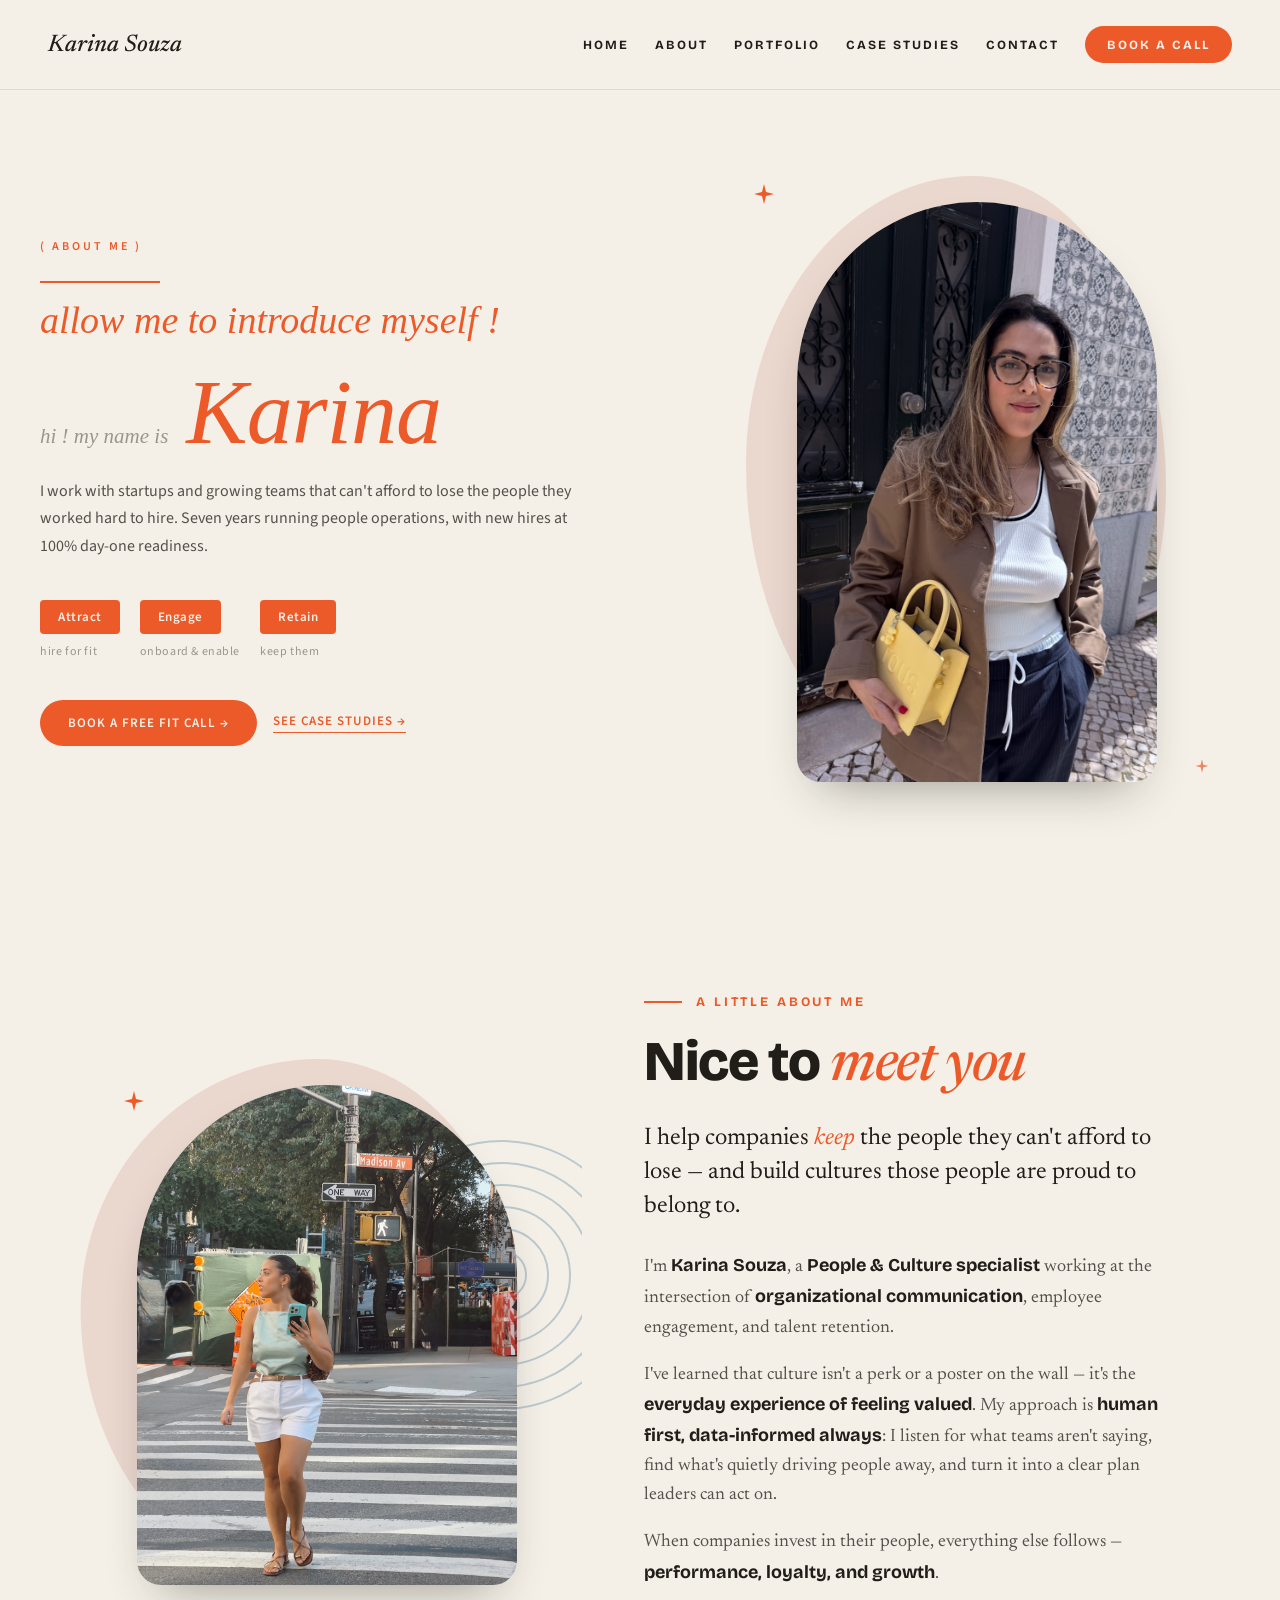
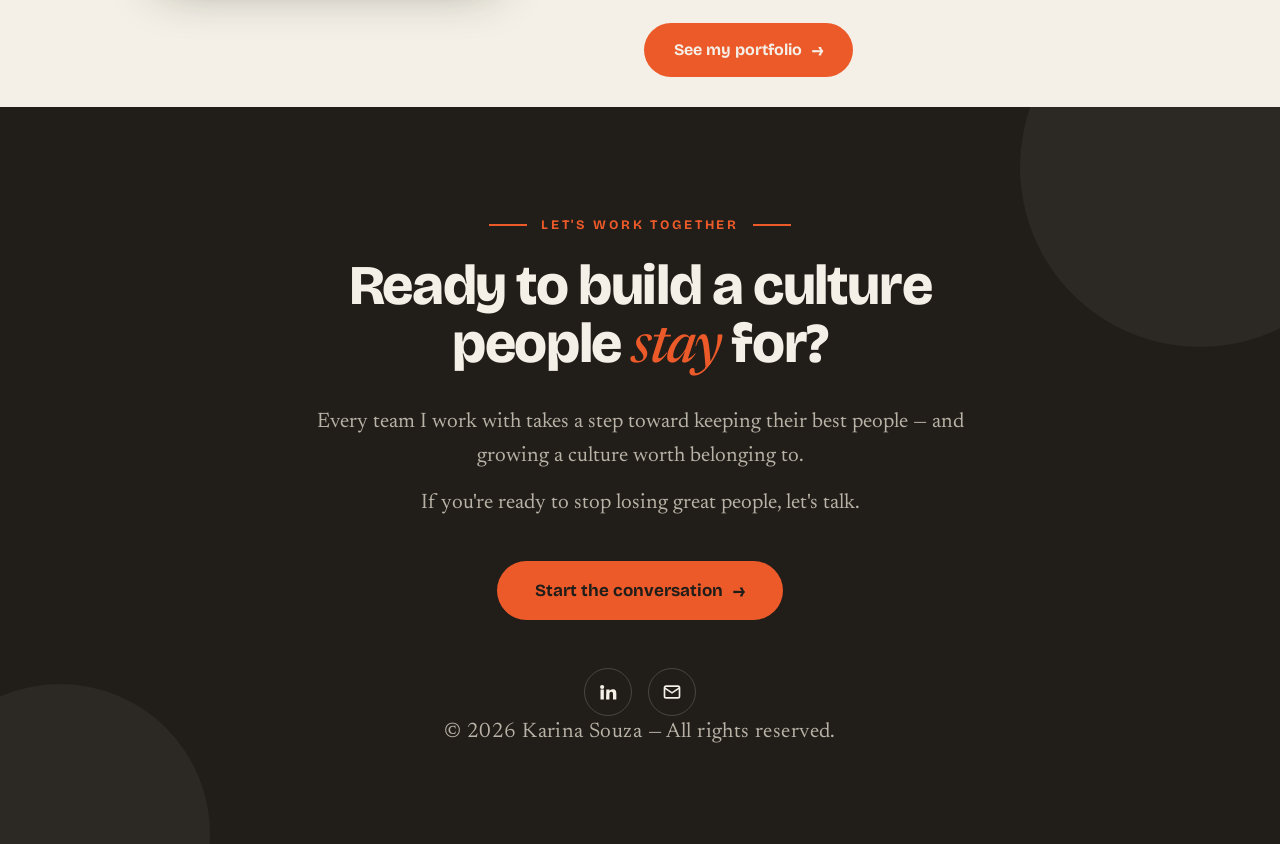
==== commit 3f88260d: "About page: move home intro section (allow me to introduce myself) above Nice to meet you; home nav " ====
--- a/about.html
+++ b/about.html
@@ -7,7 +7,7 @@
 <meta name="description" content="Meet Karina Souza, a People &amp; Culture specialist helping companies keep the people they can't afford to lose. Vision, skills, experience, and how we'll work together.">
 <link rel="preconnect" href="https://fonts.googleapis.com">
 <link rel="preconnect" href="https://fonts.gstatic.com" crossorigin>
-<link href="https://fonts.googleapis.com/css2?family=Bricolage+Grotesque:opsz,wght@12..96,500;12..96,600;12..96,700;12..96,800&family=Newsreader:ital,opsz,wght@0,6..72,400;0,6..72,500;1,6..72,400;1,6..72,500&display=swap" rel="stylesheet">
+<link href="https://fonts.googleapis.com/css2?family=Source+Sans+Pro:ital,wght@0,400;0,600;0,700;1,400&family=Bricolage+Grotesque:opsz,wght@12..96,500;12..96,600;12..96,700;12..96,800&family=Newsreader:ital,opsz,wght@0,6..72,400;0,6..72,500;1,6..72,400;1,6..72,500&display=swap" rel="stylesheet">
 <style>
   *,*::before,*::after{box-sizing:border-box;margin:0;padding:0}
   html{scroll-behavior:smooth}
@@ -162,6 +162,9 @@
     .final{padding:70px 24px 60px}
     .final-h2{font-size:36px}
   }
+  .about-grid{}
+  .aboutbtn:hover{opacity:.88;}
+  @media(max-width:900px){.about-grid{grid-template-columns:1fr !important;}}
 </style>
 </head>
 <body>
@@ -177,6 +180,52 @@
     <a class="cta" href="https://calendly.com/karinajsou810/new-meeting" target="_blank" rel="noopener">Book a call</a>
   </div>
 </nav>
+
+<!-- ===== ABOUT ===== -->
+  <section id="about" style="width:100%;  background:#F4F0E7; display:flex; align-items:center; justify-content:center; padding:72px 40px; font-family:'Source Sans Pro', sans-serif;">
+    <div class="about-grid" style="width:100%; max-width:1240px; display:grid; grid-template-columns:1.08fr 0.92fr; gap:56px; align-items:center;">
+      <div style="display:flex; flex-direction:column;">
+        <div style="font-family:'Source Sans Pro',sans-serif; font-weight:600; font-size:12px; letter-spacing:3px; text-transform:uppercase; color:#EC5A2A;">( about me )</div>
+        <div style="margin-top:26px;">
+          <div style="width:120px; height:2px; background:#EC5A2A; margin-bottom:16px;"></div>
+          <div style="font-family:'Times New Roman', Times, serif; font-style:italic; font-weight:400; font-size:38px; line-height:1.12; color:#EC5A2A;">allow me to introduce myself !</div>
+        </div>
+        <div style="margin-top:28px; display:flex; align-items:baseline; gap:18px; flex-wrap:wrap;">
+          <div style="font-family:'Times New Roman', Times, serif; font-style:italic; font-size:21px; color:#9B968B;">hi ! my name is</div>
+          <div style="font-family:'Times New Roman', Times, serif; font-style:italic; font-weight:400; font-size:92px; line-height:0.92; letter-spacing:-1px; color:#EC5A2A;">Karina</div>
+        </div>
+        <p style="font-family:'Source Sans Pro',sans-serif; font-size:16px; line-height:1.7; color:#54504A; max-width:540px; margin:24px 0 0 0;">
+          I work with startups and growing teams that can't afford to lose the people they worked hard to hire. Seven years running people operations, with new hires at 100% day-one readiness.
+        </p>
+        <div style="margin-top:40px; display:flex; gap:20px; flex-wrap:wrap;">
+          <div style="display:flex; flex-direction:column; align-items:flex-start;">
+            <div style="background:#EC5A2A; color:#F4F0E7; font-family:'Source Sans Pro',sans-serif; font-weight:600; font-size:13px; letter-spacing:.5px; padding:8px 18px; border-radius:4px;">Attract</div>
+            <div style="font-family:'Source Sans Pro',sans-serif; font-size:12px; letter-spacing:.6px; color:#9B968B; margin-top:9px;">hire for fit</div>
+          </div>
+          <div style="display:flex; flex-direction:column; align-items:flex-start;">
+            <div style="background:#EC5A2A; color:#F4F0E7; font-family:'Source Sans Pro',sans-serif; font-weight:600; font-size:13px; letter-spacing:.5px; padding:8px 18px; border-radius:4px;">Engage</div>
+            <div style="font-family:'Source Sans Pro',sans-serif; font-size:12px; letter-spacing:.6px; color:#9B968B; margin-top:9px;">onboard &amp; enable</div>
+          </div>
+          <div style="display:flex; flex-direction:column; align-items:flex-start;">
+            <div style="background:#EC5A2A; color:#F4F0E7; font-family:'Source Sans Pro',sans-serif; font-weight:600; font-size:13px; letter-spacing:.5px; padding:8px 18px; border-radius:4px;">Retain</div>
+            <div style="font-family:'Source Sans Pro',sans-serif; font-size:12px; letter-spacing:.6px; color:#9B968B; margin-top:9px;">keep them</div>
+          </div>
+        </div>
+        <div style="margin-top:40px; display:flex; gap:16px; flex-wrap:wrap; align-items:center;">
+          <a class="aboutbtn" href="https://calendly.com/karinajsou810/new-meeting" target="_blank" rel="noopener" style="background:#EC5A2A; color:#F4F0E7; text-decoration:none; font-family:'Source Sans Pro',sans-serif; font-weight:600; font-size:13px; letter-spacing:1px; text-transform:uppercase; padding:14px 28px; border-radius:100px;">Book a free fit call &rarr;</a>
+          <a href="index.html#cases" style="color:#EC5A2A; text-decoration:none; font-family:'Source Sans Pro',sans-serif; font-weight:600; font-size:13px; letter-spacing:1px; text-transform:uppercase; border-bottom:1.5px solid #EC5A2A; padding-bottom:2px;">See case studies &rarr;</a>
+        </div>
+      </div>
+      <div style="position:relative; display:flex; justify-content:center; align-items:center; min-height:660px;">
+        <div style="position:absolute; top:14px; left:50%; transform:translateX(-55%); width:420px; height:600px; background:#EAD7CE; border-radius:54% 46% 52% 48% / 48% 52% 48% 52%;"></div>
+        <svg width="24" height="24" viewBox="0 0 24 24" fill="#EC5A2A" style="position:absolute; top:20px; left:38px; z-index:2;"><path d="M12 2 L14 10 L22 12 L14 14 L12 22 L10 14 L2 12 L10 10 Z"></path></svg>
+        <svg width="16" height="16" viewBox="0 0 24 24" fill="#EC5A2A" style="position:absolute; bottom:48px; right:30px; z-index:2; opacity:.7;"><path d="M12 2 L14 10 L22 12 L14 14 L12 22 L10 14 L2 12 L10 10 Z"></path></svg>
+        <div style="position:relative; z-index:1; width:360px; height:580px; border-radius:180px 180px 24px 24px; overflow:hidden; box-shadow:0 24px 50px -24px rgba(33,30,26,0.45);">
+          <img src="assets/karina-about-cool.jpg" alt="Karina Souza" style="width:100%; height:100%; object-fit:cover; object-position:50% 30%;">
+        </div>
+      </div>
+    </div>
+  </section>
 
 <!-- ============ INTRO ============ -->
 <section class="intro">
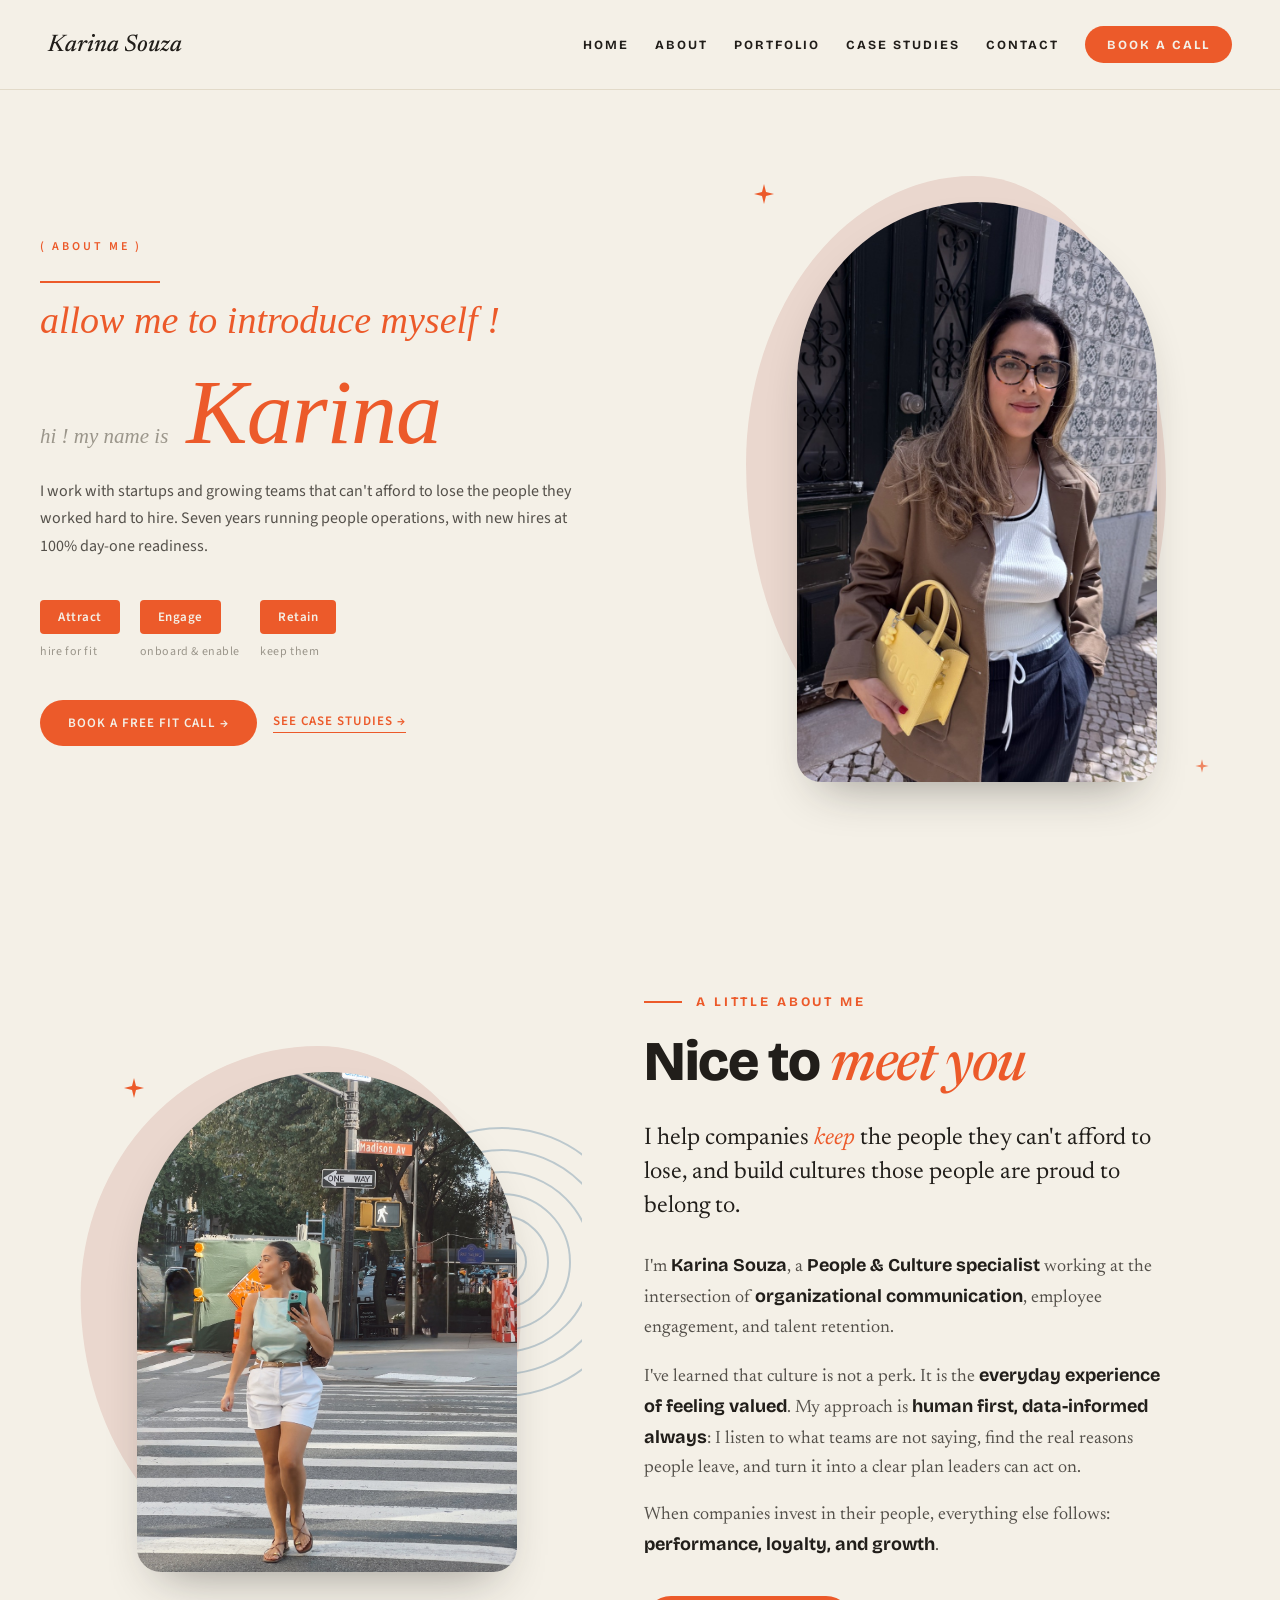
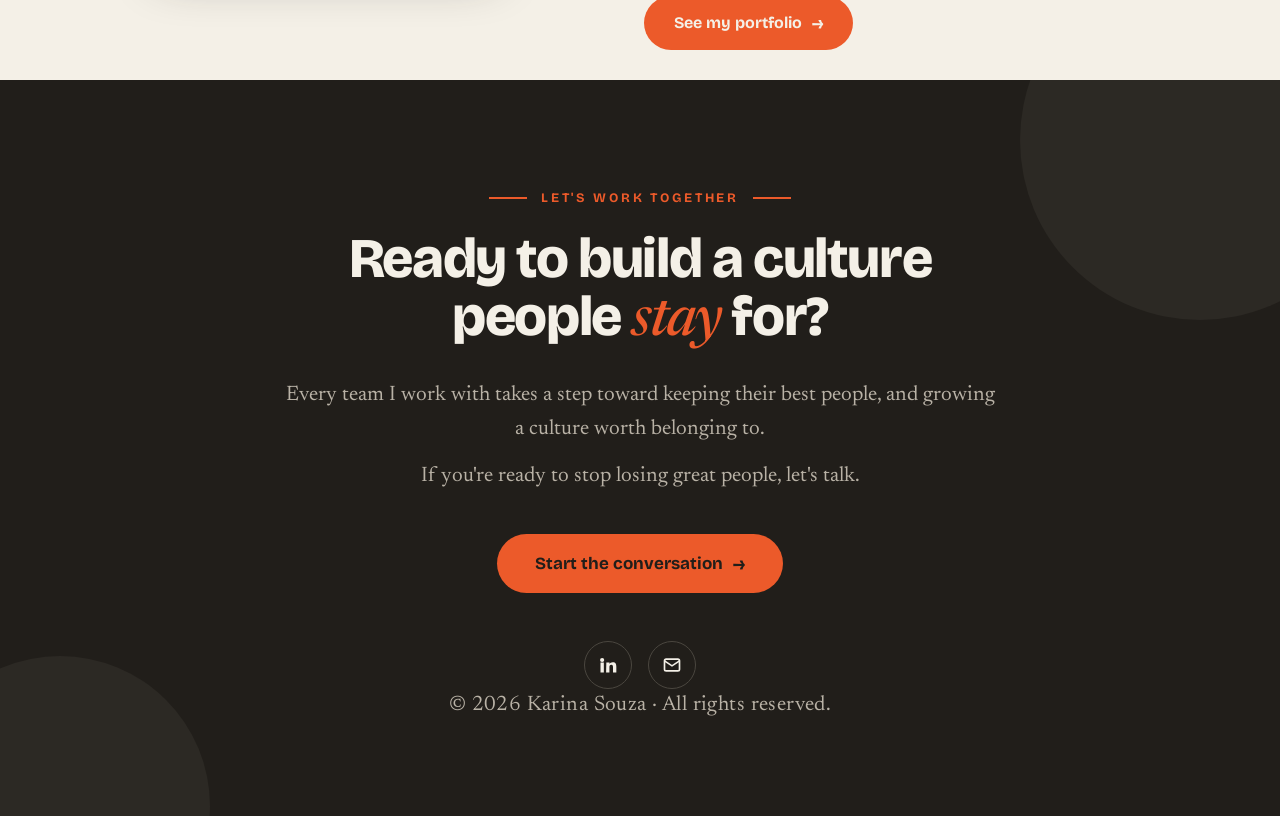
==== commit d9fe214c: "Copy: soften About phrases, remove all em dashes site-wide" ====
--- a/about.html
+++ b/about.html
@@ -243,10 +243,10 @@
     <div>
       <div class="eyebrow"><span class="ln"></span><span class="tx">A little about me</span></div>
       <h2 class="h2" style="margin-bottom:26px">Nice to <em>meet you</em></h2>
-      <p class="intro-lede">I help companies <em>keep</em> the people they can't afford to lose — and build cultures those people are proud to belong to.</p>
+      <p class="intro-lede">I help companies <em>keep</em> the people they can't afford to lose, and build cultures those people are proud to belong to.</p>
       <p class="serif">I'm <strong>Karina Souza</strong>, a <strong>People &amp; Culture specialist</strong> working at the intersection of <strong>organizational communication</strong>, employee engagement, and talent retention.</p>
-      <p class="serif">I've learned that culture isn't a perk or a poster on the wall — it's the <strong>everyday experience of feeling valued</strong>. My approach is <strong>human first, data-informed always</strong>: I listen for what teams aren't saying, find what's quietly driving people away, and turn it into a clear plan leaders can act on.</p>
-      <p class="serif" style="margin-bottom:34px">When companies invest in their people, everything else follows — <strong>performance, loyalty, and growth</strong>.</p>
+      <p class="serif">I've learned that culture is not a perk. It is the <strong>everyday experience of feeling valued</strong>. My approach is <strong>human first, data-informed always</strong>: I listen to what teams are not saying, find the real reasons people leave, and turn it into a clear plan leaders can act on.</p>
+      <p class="serif" style="margin-bottom:34px">When companies invest in their people, everything else follows: <strong>performance, loyalty, and growth</strong>.</p>
       <a class="btn" href="portfolio.html">See my portfolio <span style="font-size:18px">→</span></a>
     </div>
   </div>
@@ -259,7 +259,7 @@
   <div class="final-in">
     <div class="eyebrow"><span class="ln"></span><span class="tx">Let's work together</span><span class="ln"></span></div>
     <h2 class="final-h2">Ready to build a culture<br>people <em>stay</em> for?</h2>
-    <p>Every team I work with takes a step toward keeping their best people — and growing a culture worth belonging to.</p>
+    <p>Every team I work with takes a step toward keeping their best people, and growing a culture worth belonging to.</p>
     <p>If you're ready to stop losing great people, let's talk.</p>
     <a class="btn" href="https://calendly.com/karinajsou810/new-meeting" target="_blank" rel="noopener">Start the conversation <span style="font-size:19px">→</span></a>
     <div class="social">
@@ -270,7 +270,7 @@
         <svg width="20" height="20" viewBox="0 0 24 24" fill="none" stroke="#F4F0E7" stroke-width="2"><rect x="3" y="5" width="18" height="14" rx="2"></rect><path d="M3 7l9 6 9-6"></path></svg>
       </a>
     </div>
-    <p class="final-note">© 2026 Karina Souza — All rights reserved.</p>
+    <p class="final-note">© 2026 Karina Souza · All rights reserved.</p>
   </div>
 </section>
 
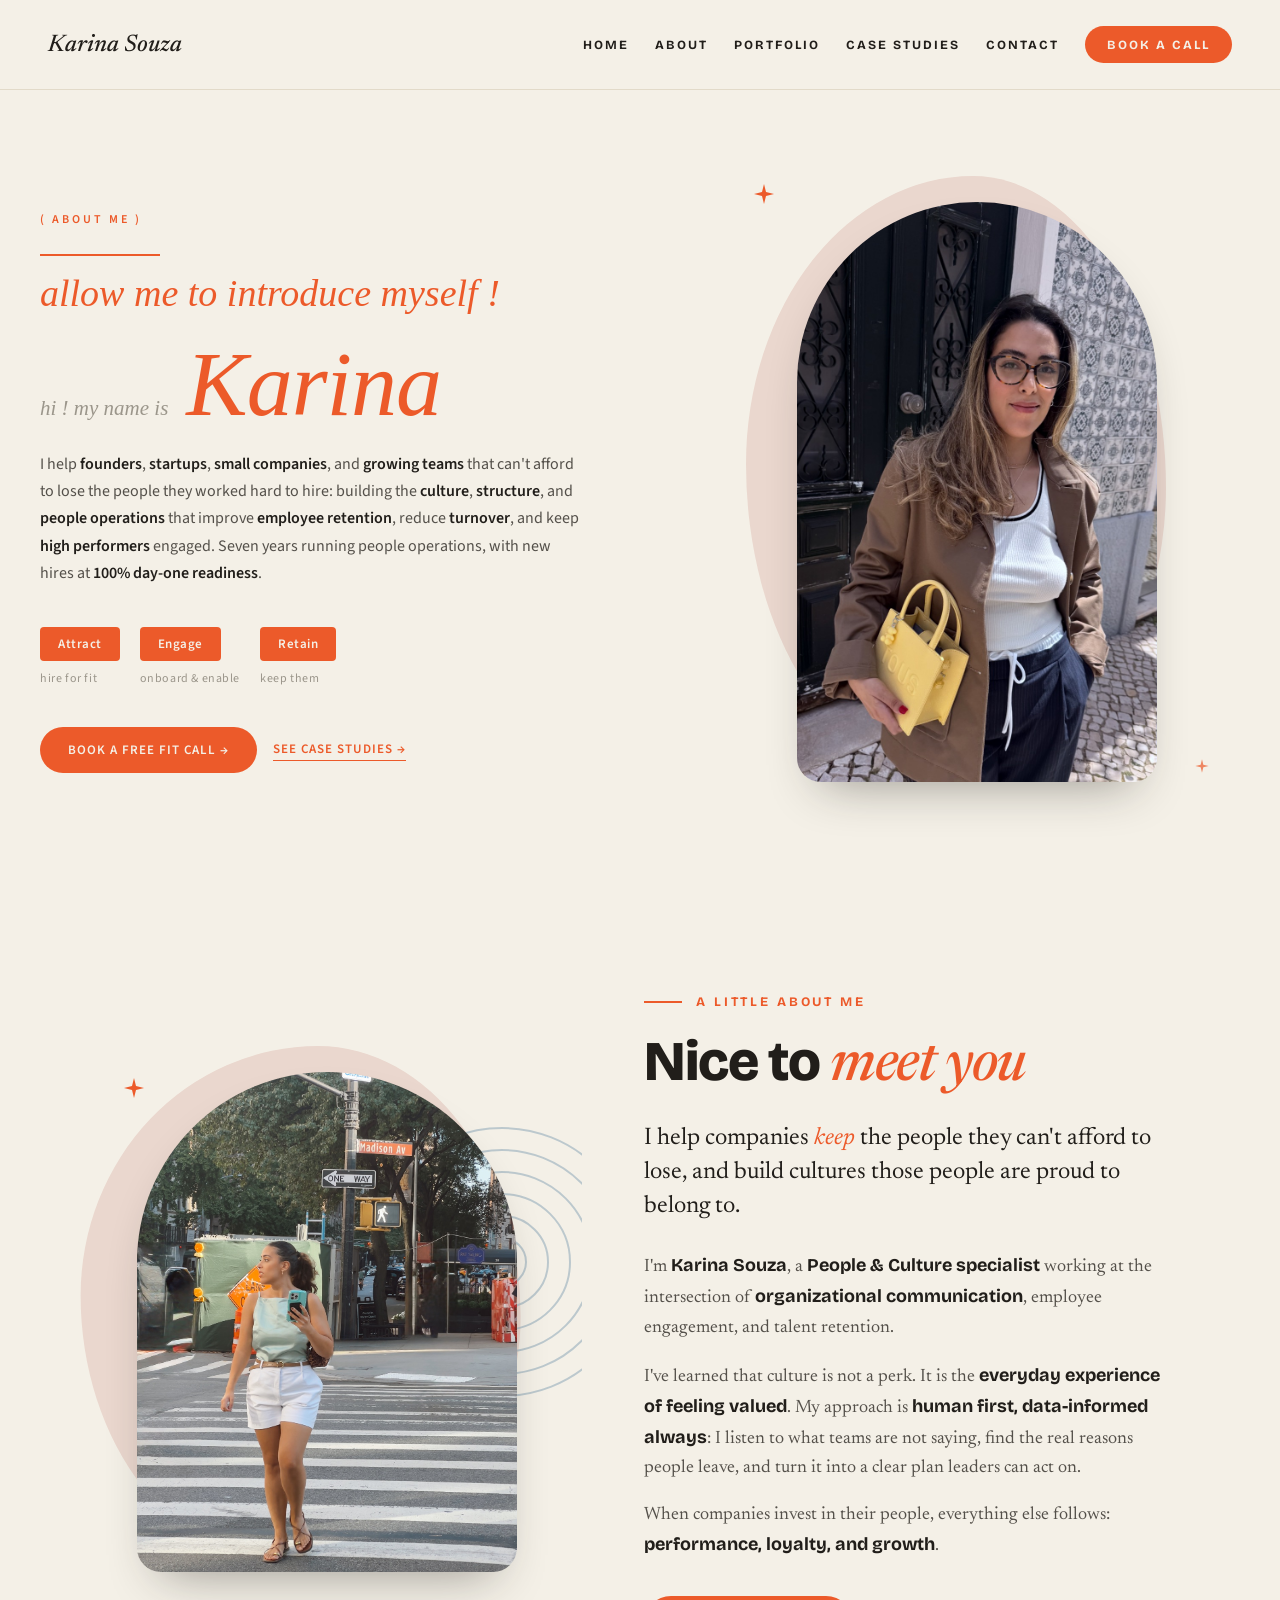
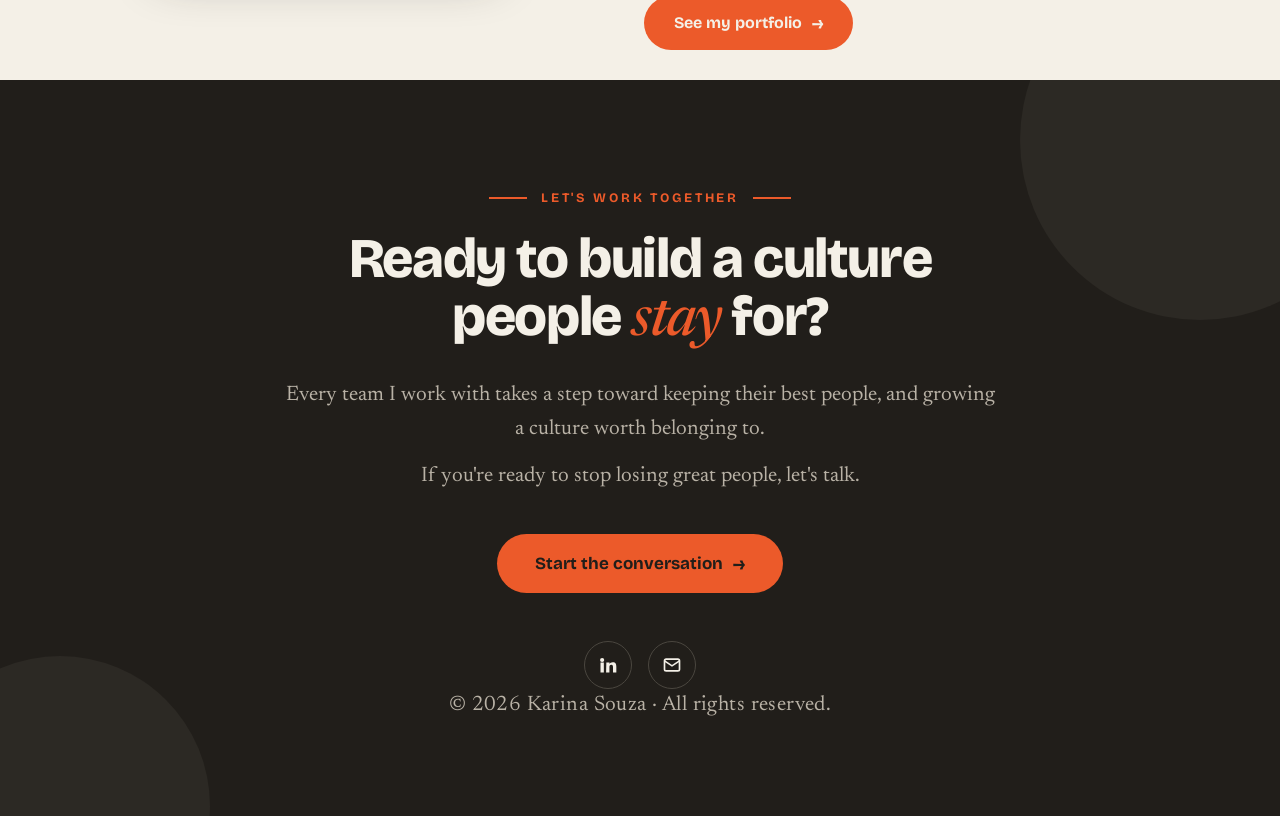
==== commit aec92239: "About intro: audience-first keyword-rich paragraph (competitor style)" ====
--- a/about.html
+++ b/about.html
@@ -195,7 +195,7 @@
           <div style="font-family:'Times New Roman', Times, serif; font-style:italic; font-weight:400; font-size:92px; line-height:0.92; letter-spacing:-1px; color:#EC5A2A;">Karina</div>
         </div>
         <p style="font-family:'Source Sans Pro',sans-serif; font-size:16px; line-height:1.7; color:#54504A; max-width:540px; margin:24px 0 0 0;">
-          I work with startups and growing teams that can't afford to lose the people they worked hard to hire. Seven years running people operations, with new hires at 100% day-one readiness.
+          I help <b style="font-weight:600; color:#211E1A;">founders</b>, <b style="font-weight:600; color:#211E1A;">startups</b>, <b style="font-weight:600; color:#211E1A;">small companies</b>, and <b style="font-weight:600; color:#211E1A;">growing teams</b> that can't afford to lose the people they worked hard to hire: building the <b style="font-weight:600; color:#211E1A;">culture</b>, <b style="font-weight:600; color:#211E1A;">structure</b>, and <b style="font-weight:600; color:#211E1A;">people operations</b> that improve <b style="font-weight:600; color:#211E1A;">employee retention</b>, reduce <b style="font-weight:600; color:#211E1A;">turnover</b>, and keep <b style="font-weight:600; color:#211E1A;">high performers</b> engaged. Seven years running people operations, with new hires at <b style="font-weight:600; color:#211E1A;">100% day-one readiness</b>.
         </p>
         <div style="margin-top:40px; display:flex; gap:20px; flex-wrap:wrap;">
           <div style="display:flex; flex-direction:column; align-items:flex-start;">
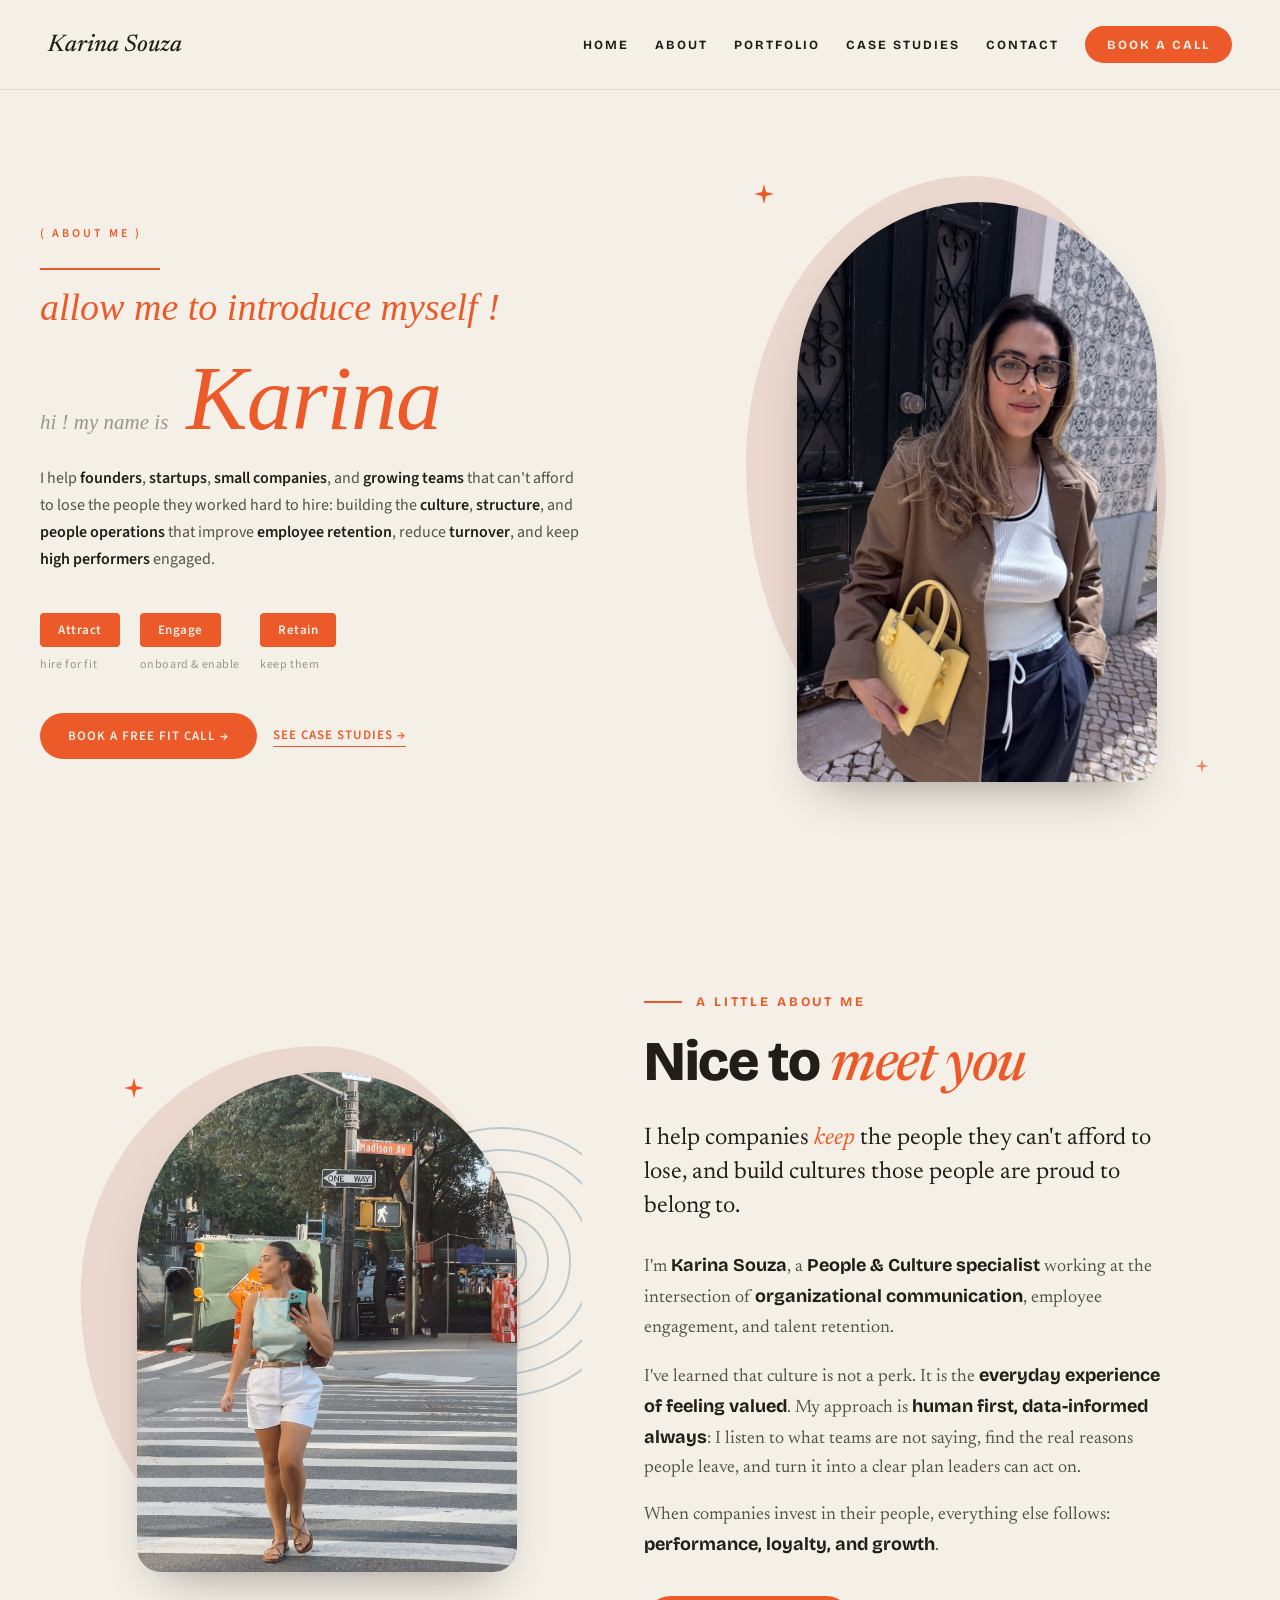
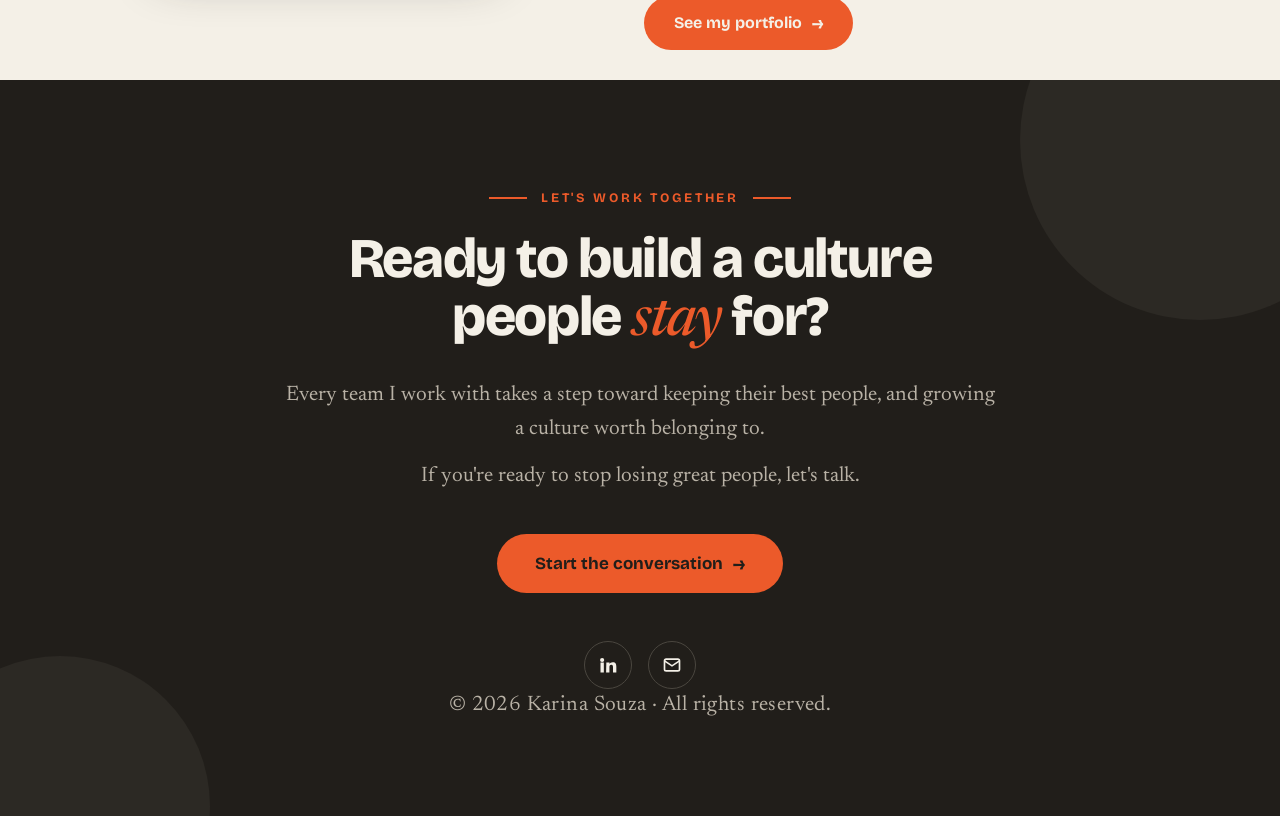
==== commit 6b2a2f2a: "About intro: remove seven-years sentence" ====
--- a/about.html
+++ b/about.html
@@ -195,7 +195,7 @@
           <div style="font-family:'Times New Roman', Times, serif; font-style:italic; font-weight:400; font-size:92px; line-height:0.92; letter-spacing:-1px; color:#EC5A2A;">Karina</div>
         </div>
         <p style="font-family:'Source Sans Pro',sans-serif; font-size:16px; line-height:1.7; color:#54504A; max-width:540px; margin:24px 0 0 0;">
-          I help <b style="font-weight:600; color:#211E1A;">founders</b>, <b style="font-weight:600; color:#211E1A;">startups</b>, <b style="font-weight:600; color:#211E1A;">small companies</b>, and <b style="font-weight:600; color:#211E1A;">growing teams</b> that can't afford to lose the people they worked hard to hire: building the <b style="font-weight:600; color:#211E1A;">culture</b>, <b style="font-weight:600; color:#211E1A;">structure</b>, and <b style="font-weight:600; color:#211E1A;">people operations</b> that improve <b style="font-weight:600; color:#211E1A;">employee retention</b>, reduce <b style="font-weight:600; color:#211E1A;">turnover</b>, and keep <b style="font-weight:600; color:#211E1A;">high performers</b> engaged. Seven years running people operations, with new hires at <b style="font-weight:600; color:#211E1A;">100% day-one readiness</b>.
+          I help <b style="font-weight:600; color:#211E1A;">founders</b>, <b style="font-weight:600; color:#211E1A;">startups</b>, <b style="font-weight:600; color:#211E1A;">small companies</b>, and <b style="font-weight:600; color:#211E1A;">growing teams</b> that can't afford to lose the people they worked hard to hire: building the <b style="font-weight:600; color:#211E1A;">culture</b>, <b style="font-weight:600; color:#211E1A;">structure</b>, and <b style="font-weight:600; color:#211E1A;">people operations</b> that improve <b style="font-weight:600; color:#211E1A;">employee retention</b>, reduce <b style="font-weight:600; color:#211E1A;">turnover</b>, and keep <b style="font-weight:600; color:#211E1A;">high performers</b> engaged.
         </p>
         <div style="margin-top:40px; display:flex; gap:20px; flex-wrap:wrap;">
           <div style="display:flex; flex-direction:column; align-items:flex-start;">
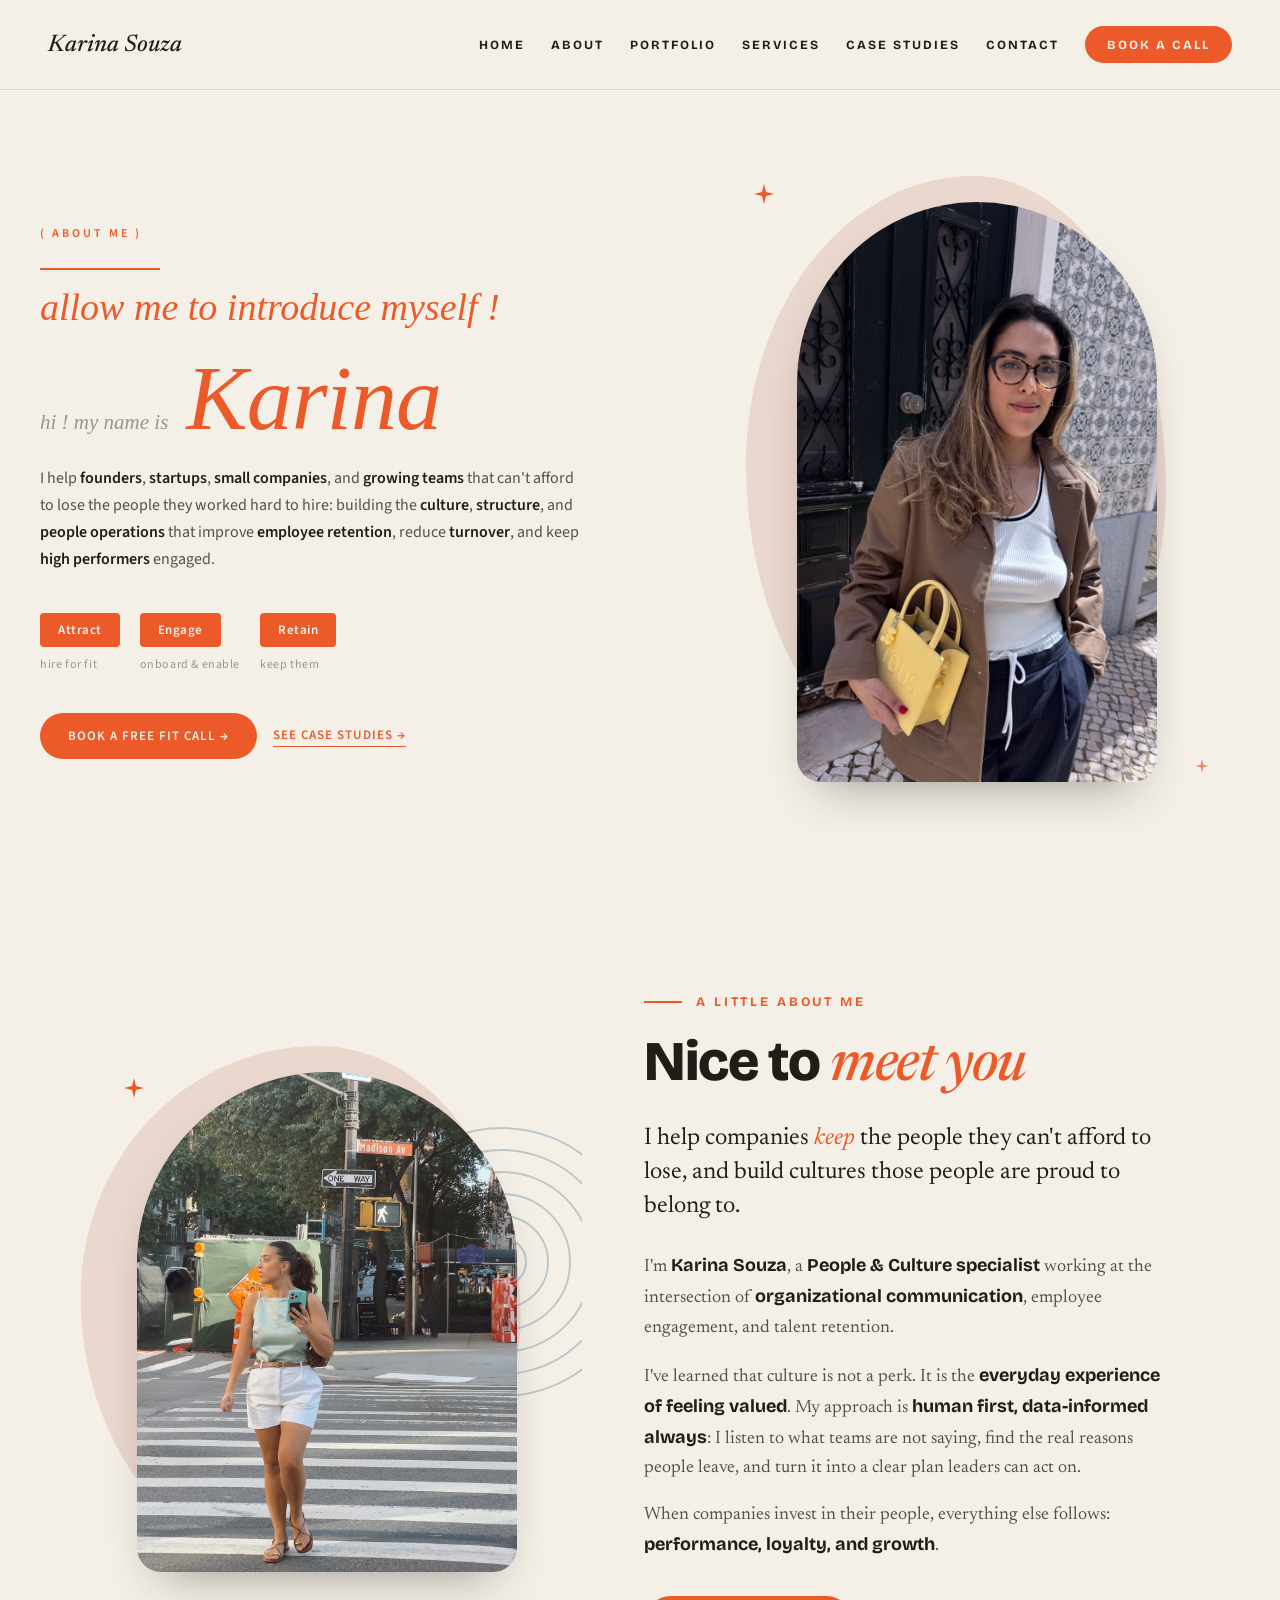
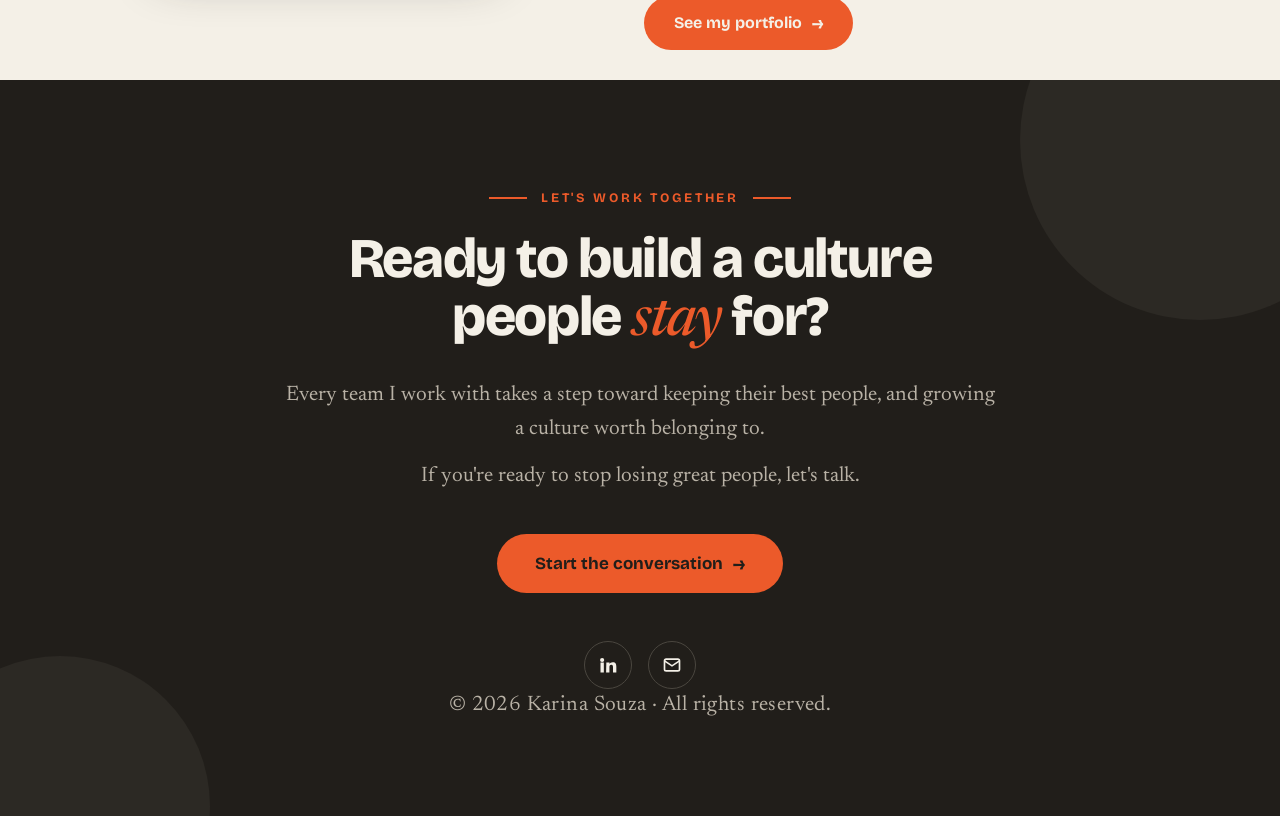
==== commit ead9fb11: "Add services.html (3 differentiated services with proof metrics + honest-fit final CTA); Services in" ====
--- a/about.html
+++ b/about.html
@@ -175,6 +175,7 @@
     <a href="index.html">Home</a>
     <a href="about.html">About</a>
     <a href="portfolio.html">Portfolio</a>
+    <a href="services.html">Services</a>
     <a href="index.html#cases">Case studies</a>
     <a href="contact.html">Contact</a>
     <a class="cta" href="https://calendly.com/karinajsou810/new-meeting" target="_blank" rel="noopener">Book a call</a>
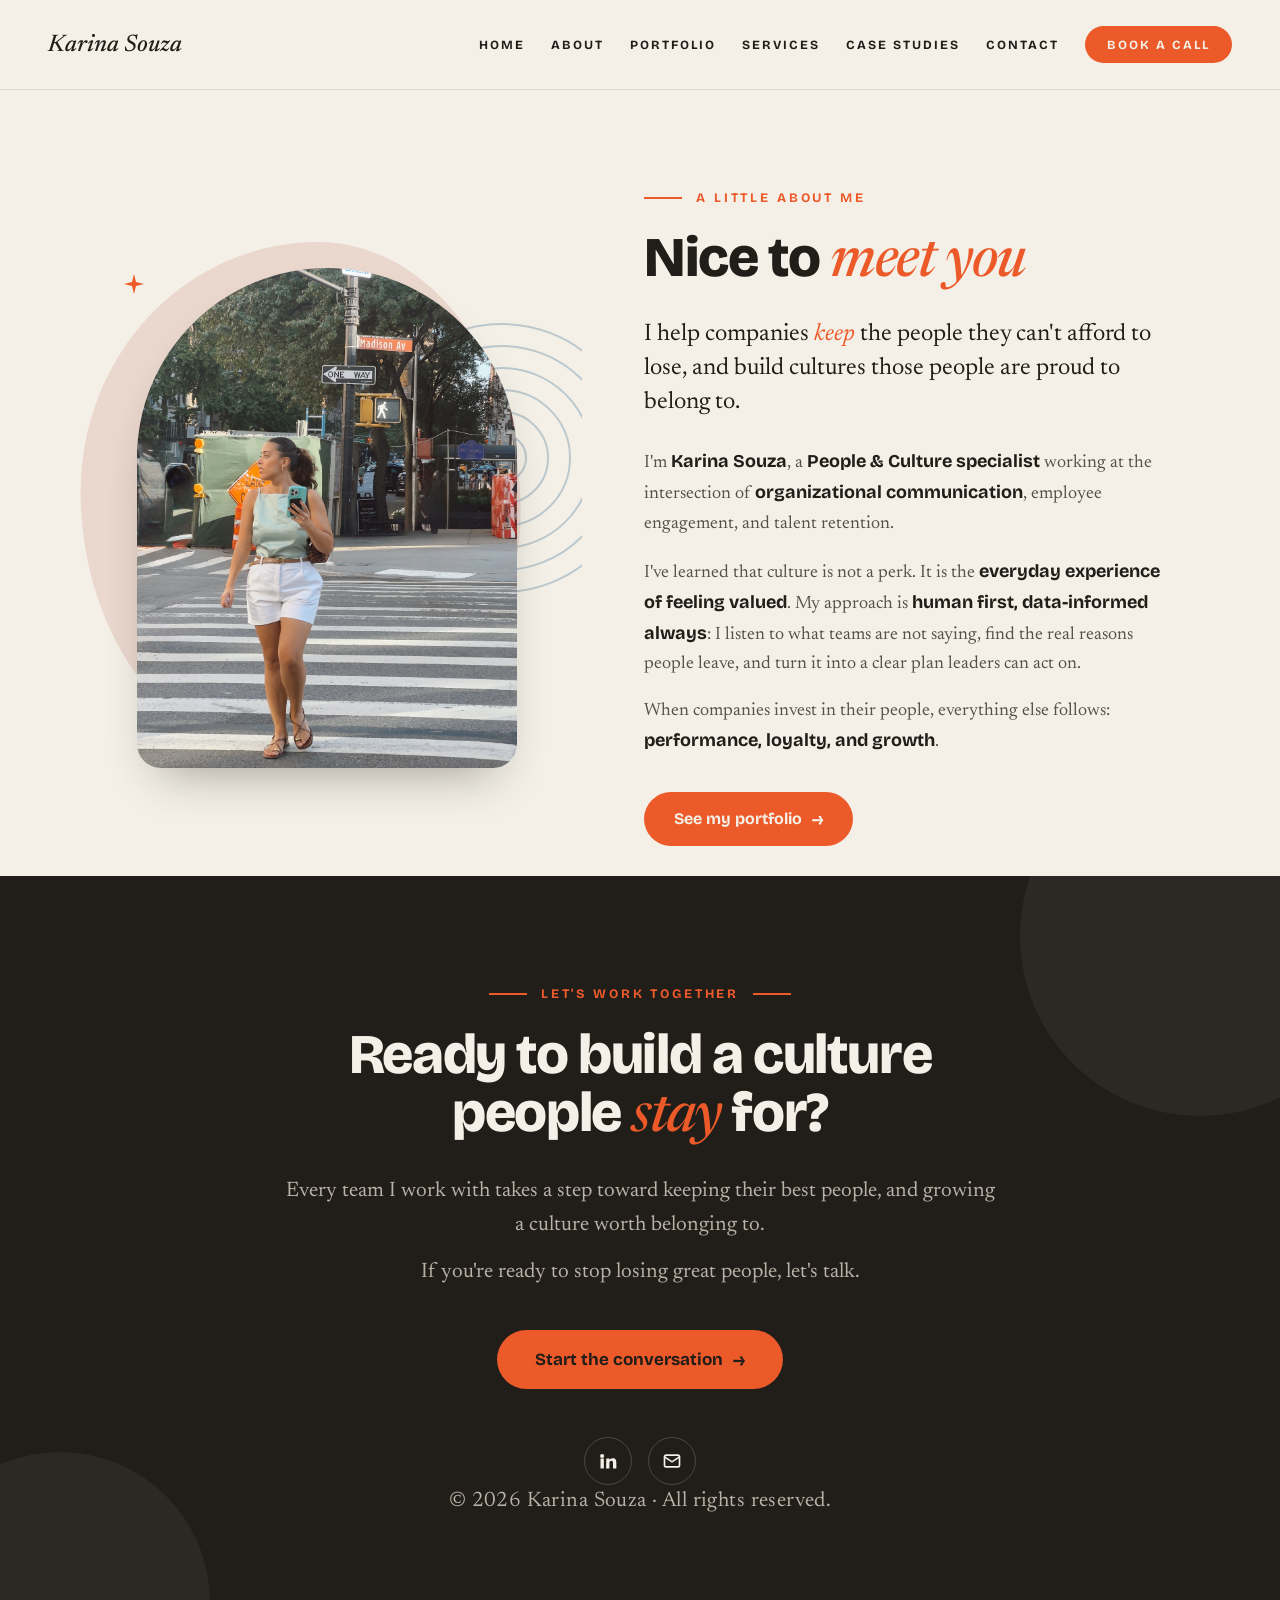
==== commit 1a76cd2b: "Move About section back to home, below hero; nav About -> #about; section CTA -> about.html" ====
--- a/about.html
+++ b/about.html
@@ -183,50 +183,7 @@
 </nav>
 
 <!-- ===== ABOUT ===== -->
-  <section id="about" style="width:100%;  background:#F4F0E7; display:flex; align-items:center; justify-content:center; padding:72px 40px; font-family:'Source Sans Pro', sans-serif;">
-    <div class="about-grid" style="width:100%; max-width:1240px; display:grid; grid-template-columns:1.08fr 0.92fr; gap:56px; align-items:center;">
-      <div style="display:flex; flex-direction:column;">
-        <div style="font-family:'Source Sans Pro',sans-serif; font-weight:600; font-size:12px; letter-spacing:3px; text-transform:uppercase; color:#EC5A2A;">( about me )</div>
-        <div style="margin-top:26px;">
-          <div style="width:120px; height:2px; background:#EC5A2A; margin-bottom:16px;"></div>
-          <div style="font-family:'Times New Roman', Times, serif; font-style:italic; font-weight:400; font-size:38px; line-height:1.12; color:#EC5A2A;">allow me to introduce myself !</div>
-        </div>
-        <div style="margin-top:28px; display:flex; align-items:baseline; gap:18px; flex-wrap:wrap;">
-          <div style="font-family:'Times New Roman', Times, serif; font-style:italic; font-size:21px; color:#9B968B;">hi ! my name is</div>
-          <div style="font-family:'Times New Roman', Times, serif; font-style:italic; font-weight:400; font-size:92px; line-height:0.92; letter-spacing:-1px; color:#EC5A2A;">Karina</div>
-        </div>
-        <p style="font-family:'Source Sans Pro',sans-serif; font-size:16px; line-height:1.7; color:#54504A; max-width:540px; margin:24px 0 0 0;">
-          I help <b style="font-weight:600; color:#211E1A;">founders</b>, <b style="font-weight:600; color:#211E1A;">startups</b>, <b style="font-weight:600; color:#211E1A;">small companies</b>, and <b style="font-weight:600; color:#211E1A;">growing teams</b> that can't afford to lose the people they worked hard to hire: building the <b style="font-weight:600; color:#211E1A;">culture</b>, <b style="font-weight:600; color:#211E1A;">structure</b>, and <b style="font-weight:600; color:#211E1A;">people operations</b> that improve <b style="font-weight:600; color:#211E1A;">employee retention</b>, reduce <b style="font-weight:600; color:#211E1A;">turnover</b>, and keep <b style="font-weight:600; color:#211E1A;">high performers</b> engaged.
-        </p>
-        <div style="margin-top:40px; display:flex; gap:20px; flex-wrap:wrap;">
-          <div style="display:flex; flex-direction:column; align-items:flex-start;">
-            <div style="background:#EC5A2A; color:#F4F0E7; font-family:'Source Sans Pro',sans-serif; font-weight:600; font-size:13px; letter-spacing:.5px; padding:8px 18px; border-radius:4px;">Attract</div>
-            <div style="font-family:'Source Sans Pro',sans-serif; font-size:12px; letter-spacing:.6px; color:#9B968B; margin-top:9px;">hire for fit</div>
-          </div>
-          <div style="display:flex; flex-direction:column; align-items:flex-start;">
-            <div style="background:#EC5A2A; color:#F4F0E7; font-family:'Source Sans Pro',sans-serif; font-weight:600; font-size:13px; letter-spacing:.5px; padding:8px 18px; border-radius:4px;">Engage</div>
-            <div style="font-family:'Source Sans Pro',sans-serif; font-size:12px; letter-spacing:.6px; color:#9B968B; margin-top:9px;">onboard &amp; enable</div>
-          </div>
-          <div style="display:flex; flex-direction:column; align-items:flex-start;">
-            <div style="background:#EC5A2A; color:#F4F0E7; font-family:'Source Sans Pro',sans-serif; font-weight:600; font-size:13px; letter-spacing:.5px; padding:8px 18px; border-radius:4px;">Retain</div>
-            <div style="font-family:'Source Sans Pro',sans-serif; font-size:12px; letter-spacing:.6px; color:#9B968B; margin-top:9px;">keep them</div>
-          </div>
-        </div>
-        <div style="margin-top:40px; display:flex; gap:16px; flex-wrap:wrap; align-items:center;">
-          <a class="aboutbtn" href="https://calendly.com/karinajsou810/new-meeting" target="_blank" rel="noopener" style="background:#EC5A2A; color:#F4F0E7; text-decoration:none; font-family:'Source Sans Pro',sans-serif; font-weight:600; font-size:13px; letter-spacing:1px; text-transform:uppercase; padding:14px 28px; border-radius:100px;">Book a free fit call &rarr;</a>
-          <a href="index.html#cases" style="color:#EC5A2A; text-decoration:none; font-family:'Source Sans Pro',sans-serif; font-weight:600; font-size:13px; letter-spacing:1px; text-transform:uppercase; border-bottom:1.5px solid #EC5A2A; padding-bottom:2px;">See case studies &rarr;</a>
-        </div>
-      </div>
-      <div style="position:relative; display:flex; justify-content:center; align-items:center; min-height:660px;">
-        <div style="position:absolute; top:14px; left:50%; transform:translateX(-55%); width:420px; height:600px; background:#EAD7CE; border-radius:54% 46% 52% 48% / 48% 52% 48% 52%;"></div>
-        <svg width="24" height="24" viewBox="0 0 24 24" fill="#EC5A2A" style="position:absolute; top:20px; left:38px; z-index:2;"><path d="M12 2 L14 10 L22 12 L14 14 L12 22 L10 14 L2 12 L10 10 Z"></path></svg>
-        <svg width="16" height="16" viewBox="0 0 24 24" fill="#EC5A2A" style="position:absolute; bottom:48px; right:30px; z-index:2; opacity:.7;"><path d="M12 2 L14 10 L22 12 L14 14 L12 22 L10 14 L2 12 L10 10 Z"></path></svg>
-        <div style="position:relative; z-index:1; width:360px; height:580px; border-radius:180px 180px 24px 24px; overflow:hidden; box-shadow:0 24px 50px -24px rgba(33,30,26,0.45);">
-          <img src="assets/karina-about-cool.jpg" alt="Karina Souza" style="width:100%; height:100%; object-fit:cover; object-position:50% 30%;">
-        </div>
-      </div>
-    </div>
-  </section>
+  
 
 <!-- ============ INTRO ============ -->
 <section class="intro">
